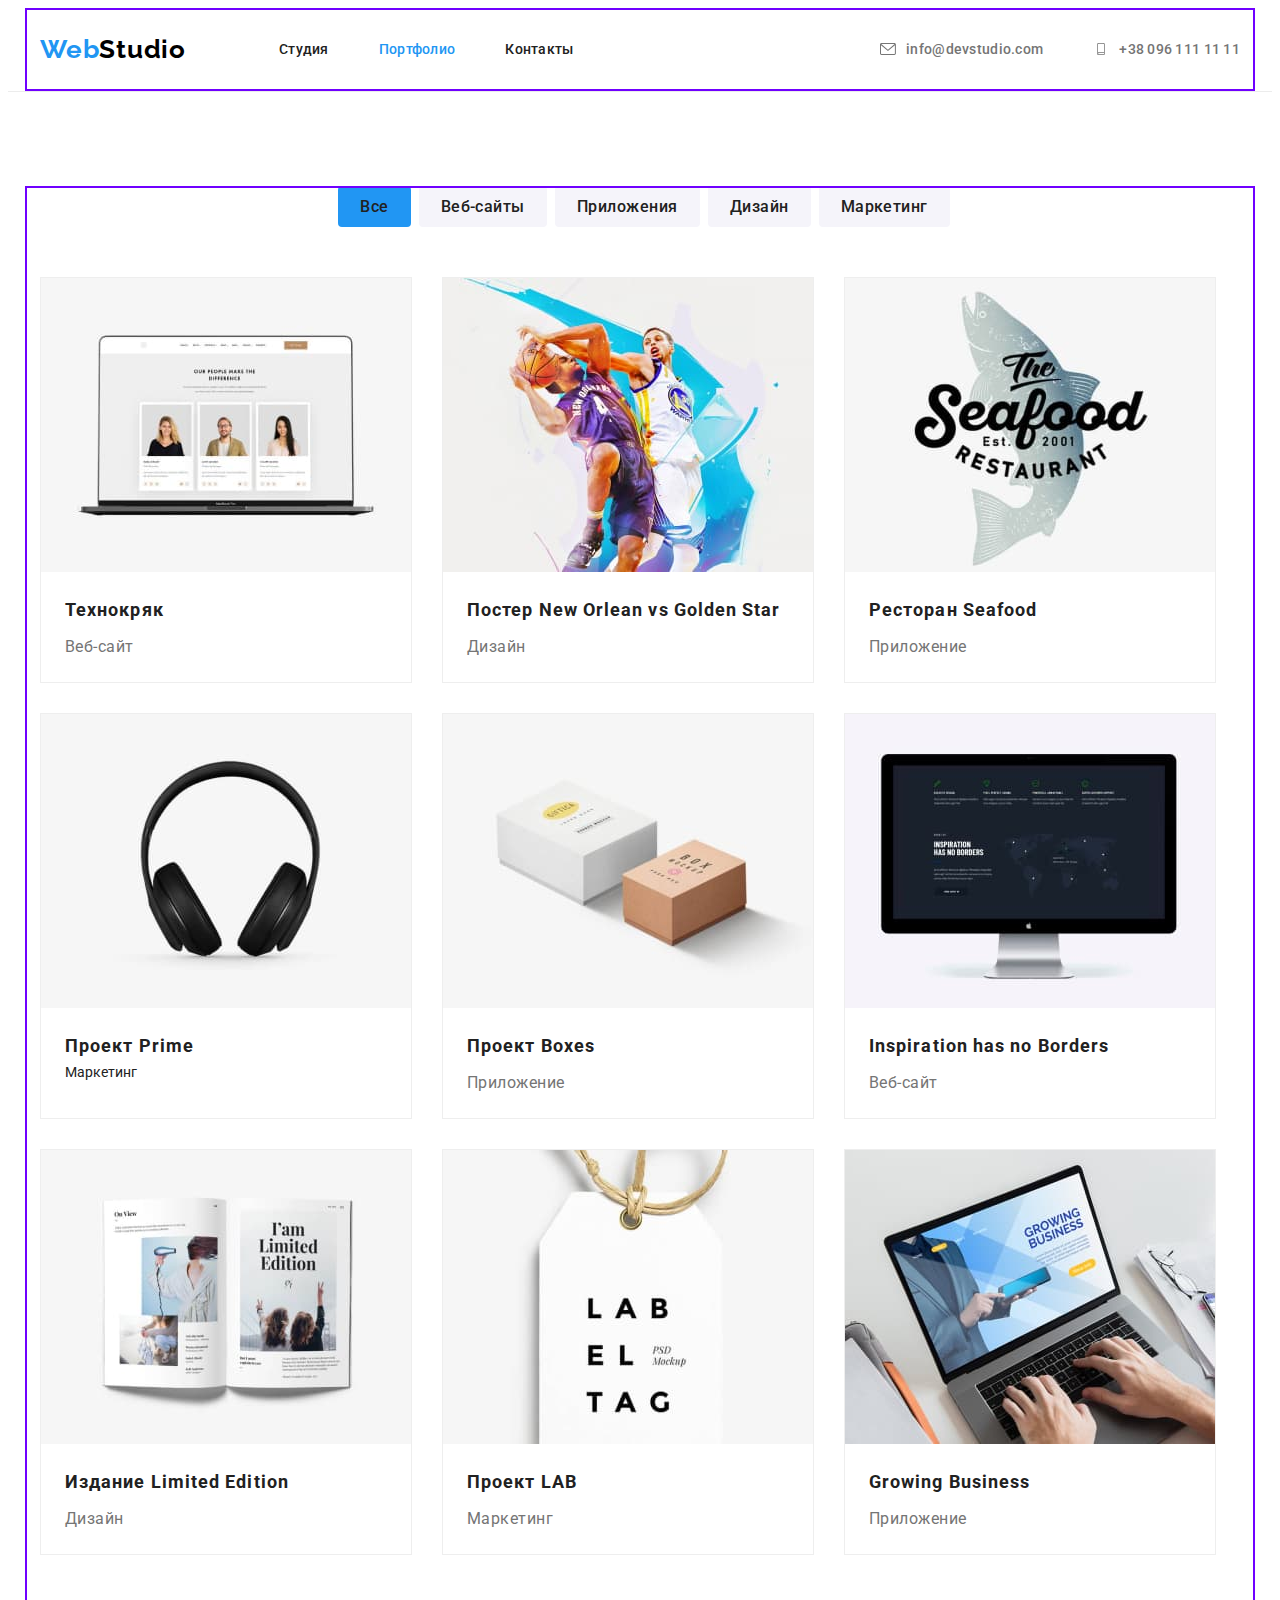
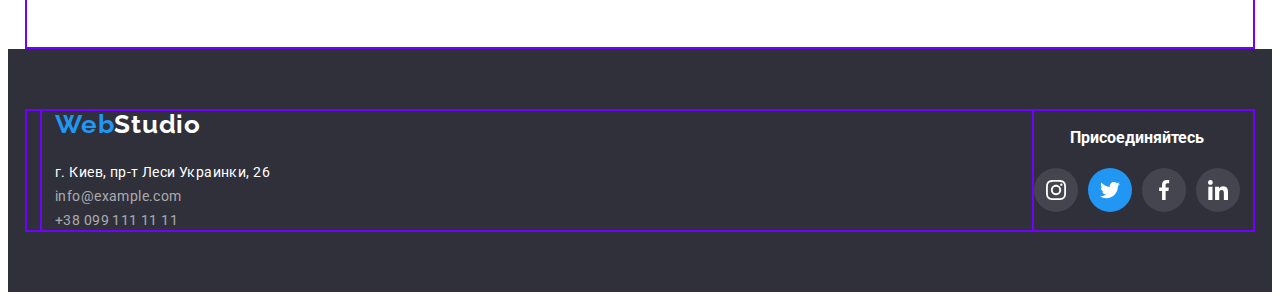
==== portfolio.html @ e3936ab7 "Initial commit" ====
<!DOCTYPE html>
<html lang="ru">
  <head>
    <meta charset="UTF-8" />
    <meta http-equiv="X-UA-Compatible" content="IE=edge" />
    <meta name="viewport" content="width=device-width, initial-scale=1.0" />
    <!--Normalize start-->
    <link
      rel="stylesheet"
      href="https://cdnjs.cloudflare.com/ajax/libs/modern-normalize/1.1.0/modern-normalize.min.css"
      integrity="sha512-wpPYUAdjBVSE4KJnH1VR1HeZfpl1ub8YT/NKx4PuQ5NmX2tKuGu6U/JRp5y+Y8XG2tV+wKQpNHVUX03MfMFn9Q=="
      crossorigin="anonymous"
      referrerpolicy="no-referrer"
    />
    <!--Normalize end-->
    <!--Fonts start-->
    <link rel="preconnect" href="https://fonts.googleapis.com" />
    <link rel="preconnect" href="https://fonts.gstatic.com" crossorigin />
    <link
      href="https://fonts.googleapis.com/css2?family=Raleway:wght@700&family=Roboto:wght@400;500;700;900&display=swap"
      rel="stylesheet"
    />
    <link rel="stylesheet" href="./css/styles.css" />
    <!--Fonts end-->
    <title>Портфолио</title>
  </head>
  <body>
    <header class="header">
      <div class="container header-container">
        <!--Шапка сайта-->
        <a class="logo link" href=""
          ><span>Web</span><span class="header-logo-cl">Studio</span></a
        >

        <nav class="header-nav">
          <ul class="header-list list">
            <li class="header-item">
              <a class="header-link link" href="./index.html">Студия</a>
            </li>
            <li class="header-item">
              <a
                class="header-link header-link-current link"
                href="./portfolio.html"
                >Портфолио</a
              >
            </li>
            <li class="header-item">
              <a class="header-link link" href="#contacts">Контакты</a>
            </li>
          </ul>
        </nav>

        <ul class="header-cont-list list">
          <li class="header-cont-item">
            <div class="header-mail-container">
              <div class="mail-icon">
                <a
                  class="link header-mail-link"
                  href=""
                  target="_blank"
                  rel="noopener noreferrer"
                  aria-label="mail"
                >
                  <svg class="header-mail-icon" width="16" height="12">
                    <use href="./images/icons..svg#mail"></use>
                  </svg>
                </a>
              </div>

              <div class="mail-txt">
                <a
                  class="header-mail link"
                  href="mailto:info@devstudio.com"
                  title="Отправить электронное письмо"
                  >info@devstudio.com</a
                >
              </div>
            </div>
          </li>
          <li class="header-cont-item">
            <div class="header-phone-container">
              <div class="header-phone-icon">
                <a
                  class="link header-phone-link"
                  href=""
                  target="_blank"
                  rel="noopener noreferrer"
                  aria-label="mail"
                ></a>
                <svg class="header-mail-icon" width="16" height="12">
                  <use href="./images/icons..svg#phone"></use>
                </svg>
              </div>

              <div class="header-phone-txt">
                <a
                  class="header-phone link"
                  href="tel:++380961111111"
                  title="Позвонить"
                  >+38 096 111 11 11</a
                >
              </div>
            </div>
          </li>
        </ul>
      </div>
    </header>

    <!--уникальный контент сайта-->
    <main>
      <!--Скрыть Заголовок-->
      <section class="filter">
        <div class="container filter-container">
          <h2 class="filter-title visually-hidden">Фильтр на странице</h2>

          <ul class="filter-list list">
            <li>
              <button
                class="filter-btn link filter-btn-current list"
                type="button"
              >
                Все
              </button>
            </li>
            <li>
              <button class="filter-btn" type="button">Веб-сайты</button>
            </li>
            <li>
              <button class="filter-btn" type="button">Приложения</button>
            </li>
            <li>
              <button class="filter-btn" type="button">Дизайн</button>
            </li>
            <li>
              <button class="filter-btn" type="button">Маркетинг</button>
            </li>
          </ul>

          <ul class="examples-list list">
            <li class="examples-item">
              <img
                class="examples-img"
                src="./images/1.jpg"
                alt="примера сайта на котором три фотографии сотрудников компании"
                width="370"
              />
              <div class="examples-box">
                <h3 class="example-subtitle">Технокряк</h3>
                <p class="example-desc">Веб-сайт</p>
              </div>
            </li>
            <li class="examples-item">
              <img
                class="examples-img"
                src="./images/2.jpg"
                alt="изображено профессиональных игроков в баскетбол"
                width="370"
              />
              <div class="examples-box">
                <h3 class="example-subtitle" lang="en">
                  Постер New Orlean vs Golden Star
                </h3>
                <p class="example-desc">Дизайн</p>
              </div>
            </li>
            <li class="examples-item">
              <img
                class="examples-img"
                src="./images/3.jpg"
                alt="Логотип и название компании морского ресторана Сии фуд с изображением рыбы на заднем фоне"
                width="370"
              />
              <div class="examples-box">
                <h3 class="example-subtitle" lang="en">Ресторан Seafood</h3>
                <p class="example-desc">Приложение</p>
              </div>
            </li>
            <li class="examples-item">
              <img
                class="examples-img"
                src="./images/4.jpg"
                alt="накладные наушники"
                width="370"
              />
              <div class="examples-box">
                <h3 class="example-subtitle" lang="en">Проект Prime</h3>
                <p>Маркетинг</p>
              </div>
            </li>
            <li class="examples-item">
              <img
                class="examples-img"
                src="./images/5.jpg"
                alt="две маленькие коробки"
                width="370"
              />
              <div class="examples-box">
                <h3 class="example-subtitle" lang="en">Проект Boxes</h3>
                <p class="example-desc">Приложение</p>
              </div>
            </li>
            <li class="examples-item">
              <img
                class="examples-img"
                src="./images/6.jpg"
                alt="пример сайта с картой мира"
                width="370"
              />
              <div class="examples-box">
                <h3 class="example-subtitle" lang="en">
                  Inspiration has no Borders
                </h3>
                <p class="example-desc">Веб-сайт</p>
              </div>
            </li>
            <li class="examples-item">
              <img
                class="examples-img"
                src="./images/7.jpg"
                alt="полный разворт журнала с текстом и фотографиями"
                width="370"
              />
              <div class="examples-box">
                <h3 class="example-subtitle" lang="en">
                  Издание Limited Edition
                </h3>
                <p class="example-desc">Дизайн</p>
              </div>
            </li>
            <li class="examples-item">
              <img
                class="examples-img"
                src="./images/8.jpg"
                alt="название компании лаб в виде этикетки"
                width="370"
              />
              <div class="examples-box">
                <h3 class="example-subtitle" lang="en">Проект LAB</h3>
                <p class="example-desc">Маркетинг</p>
              </div>
            </li>
            <li class="examples-item">
              <img
                class="examples-img"
                src="./images/9.jpg"
                alt="пример сайта"
                width="370"
              />
              <div class="examples-box">
                <h3 class="example-subtitle" lang="en">Growing Business</h3>
                <p class="example-desc">Приложение</p>
              </div>
            </li>
          </ul>
        </div>
      </section>
    </main>

    <footer class="footer">
      <div class="container footer-container">
        <div class="container">
          <a class="footer-logo link" href=""
            ><span>Web</span><span class="footer-logo-cl">Studio</span></a
          >
          <address class="footer-list">
            <a
              class="footer-link link"
              href="https://goo.gl/maps/1XbCnB5rJUPerfFG8"
              target="_blank"
              rel="noopener noreferrer"
              title="Увидеть на гугл карте"
              >г. Киев, пр-т Леси Украинки, 26</a
            ><br />
            <a
              class="footer-mail link"
              href="mailto:info@example.com"
              title="Отправить электронное письмо"
              >info@example.com</a
            >
            <br />
            <a
              class="footer-phone link"
              href="tel:++380991111111"
              title="Позвонить"
              >+38 099 111 11 11</a
            >
          </address>
        </div>

        <div class="join">
          <div class="join-txt">
            <h3>Присоединяйтесь</h3>
          </div>

          <div class="footer-socials">
            <ul class="socials list">
              <li class="socials-item">
                <a
                  class="footer-socials-link link"
                  href=""
                  target="_blank"
                  rel="noopener noreferrer"
                  aria-label="instagram"
                >
                  <svg class="footer-socials-icon" width="20" height="20">
                    <use href="./images/icons..svg#instagram"></use>
                  </svg>
                </a>
              </li>
              <li class="socials-item">
                <a
                  class="footer-socials-link socials-twitter link"
                  href=""
                  target="_blank"
                  rel="noopener noreferrer"
                  aria-label="twitter"
                >
                  <svg class="socials-icon" width="20" height="20">
                    <use href="./images/icons..svg#twitter"></use>
                  </svg>
                </a>
              </li>
              <li class="socials-item">
                <a
                  class="footer-socials-link link"
                  href=""
                  target="_blank"
                  rel="noopener noreferrer"
                  aria-label="facebook"
                >
                  <svg class="socials-icon" width="20" height="20">
                    <use href="./images/icons..svg#facebook"></use>
                  </svg>
                </a>
              </li>
              <li class="socials-item">
                <a
                  class="footer-socials-link link"
                  href=""
                  target="_blank"
                  rel="noopener noreferrer"
                  aria-label="linkedin"
                >
                  <svg class="socials-icon" width="20" height="20">
                    <use href="./images/icons..svg#linkedin"></use>
                  </svg>
                </a>
              </li>
            </ul>
          </div>
        </div>
      </div>
    </footer>
  </body>
</html>
---- css/styles.css ----
:root {
    /*fonts*/
    --main-font: 'Roboto', sans-serif;
    --secondary-font: 'Raleway', sans-serif;

    /*text colors*/
    --main-txt-cl: #212121;
    --contct-txt-cl: #757575;
    --acceny-txt-cl: #2196F3;
    --white-txt-cl: #FFFFFF;
    --txt-logo-cl: #000000;

    /*bg colors*/
    --dark-bg-cl: #2F303A;
    --ligh-bg-cl: #F5F4FA;
    --btn-bg-hover-cl: #188CE8;
    --card-bg: #EEEEEE;

    /*others*/
    --columns-cl: #7000FF;
    --cards-cl: #FFFFFF;
    --line-cl: #ECECEC;
}

body {
    font-family: var(--main-font);
    font-size: 14px;
    line-height: 1.15;
    color: var(--main-txt-cl)
}

/* reset styles */
h1,
h2,
h3,
h4,
h5,
h6,
p,
ul {
    margin: 0;
}

.link {
    text-decoration: none;
    color: currentColor;
}

.list {
    list-style: none;
    padding: 0;
    margin: 0;
}

/* base styles */

.container {
    width: 1200px;
    padding-left: 15px;
    padding-right: 15px;
    margin-left: auto;
    margin-right: auto;

    outline: 2px solid #7000FF;
    outline-offset: -2px;
}


.btn {

    font-family: inherit;
    font-weight: 700;
    font-size: 16px;
    line-height: calc(30 /12);
    /* identical to box height, or 188% */
    display: flex;
    align-items: center;
    text-align: center;
    letter-spacing: 0.06em;
    color: var(--white-txt-cl);
    cursor: pointer;
}


/* Header section */

/* .header {
    padding-top: 32px;
    padding-bottom: 32px;
} */

.header {
    border-bottom: 1px solid var(--line-cl)
}

.header-container {
    display: flex;
    align-items: center;

    /* padding-top: 32px;
    padding-bottom: 32px; */
}

.logo {
    margin-right: 93px;
}

.header-nav {
    margin-right: auto;
}

.header-list,
.header-cont-list {
    display: flex;
    gap: 50px;

}

.header-logo-cl {
    color: var(--txt-logo-cl);
}

.logo,
.footer-logo {
    font-family: var(--secondary-font);
    font-weight: 700;
    font-size: 26px;
    line-height: calc(31 / 26);
    letter-spacing: 0.03em;
    color: var(--acceny-txt-cl);
}

.header-nav,
.header-list,
.header-cont-list {
    font-weight: 500;
    font-size: 14px;
    line-height: calc(16 / 14);
    letter-spacing: 0.02em;
}

.header-link,
.header-phone,
.header-mail {
    display: inline-block;
    padding-top: 32px;
    padding-bottom: 32px;
    font-weight: 500;
    font-size: 14px;
    line-height: calc(16 / 12);
    letter-spacing: 0.02em;
    color: var(--main-txt-cl);
}

.header-phone,
.header-mail {
    color: #757575;
    padding-top: 32px;
    padding-bottom: 32px;

}

.header-mail {
    margin-right: 50px;
}

.header-mail:last-child {
    margin-right: 0px;
}

.header-mail-link {
    display: flex;
    align-items: center;
    justify-content: center;


}

.header-mail-container {
    display: flex;
}

.mail-icon {
    display: flex;
    align-items: center;
    justify-content: center;
}

.mail-txt {
    display: flex;
    margin-left: 10px;
}

.header-phone-icon {
    display: flex;
    align-items: center;
    justify-content: center;
}

.header-phone-txt {
    display: flex;
    margin-left: 10px;
}

.header-phone-container {
    display: flex;
}



.header-link:hover,
.header-link:focus,
.header-phone:hover,
.header-phone:focus,
.header-mail:hover,
.header-mail:focus {
    color: var(--acceny-txt-cl);
}

.header-link-current {
    color: var(--acceny-txt-cl);
}


/* Hero section */

.hero {
    max-width: 1600px;
    margin-left: auto;
    margin-right: auto;
    background-image: url(../images/hero/background.jpg);


    background-repeat: no-repeat;
    background-position: center;

    padding-top: 200px;
    padding-bottom: 200px;
}

.hero:nth-child(1) {
    background-image: linear-gradient(rgba(47, 48, 58, 0.4));
}

.hero-container {
    left: 0px;
    top: 80px;



}

.hero,
.footer {
    background-color: var(--dark-bg-cl);
}


.main-title {
    font-weight: 900;
    font-size: 44px;
    line-height: calc(60 / 44);
    /* or 136% */
    text-align: center;
    letter-spacing: 0.06em;
    text-transform: uppercase;
    color: var(--white-txt-cl);

}

.hero-btn {
    min-width: 200px;
    min-height: 50px;
    font-family: var(--main-font);
    font-weight: 700;
    font-size: 16px;
    line-height: calc(30 / 16);
    background: var(--acceny-txt-cl);
    color: var(--white-txt-cl);
    box-shadow: 0px 4px 4px rgba(0, 0, 0, 0.15);
    border-radius: 4px;
    border: none;

    display: block;
    margin: 0 auto;

}

.hero-btn:hover,
.hero-btn:focus {
    background-color: var(--btn-bg-hover-cl);
}

/* Peculiarities */

.peculiarities {
    padding-top: 94px;
}

.peculiartes-item-txt {
    margin-top: 30px;
}

/* Начало Отличий */


.peculiarities-list-icon {
    display: flex;
    align-items: center;
    justify-content: center;
    gap: 30px;

}

.peculiarities-link {
    display: flex;
    align-items: center;
    justify-content: center;
    width: 270px;
    height: 120px;

    border-radius: 4px;
    color: #AFB1B8;
    background-color: #F5F4FA;
}



/* Конец Отличий */






/*Удалить*/

.container-clients {
    margin-top: 94px;
    margin-bottom: 94px;
    filter: drop-shadow(0px 4px 4px rgba(0, 0, 0, 0.25));
}


.clients {
    font-weight: 700;
    font-size: 36px;
    line-height: calc(42 / 36);
    text-align: center;
    letter-spacing: 0.03em;
    color: var(--main-txt-cl);
}


.clients-list {
    display: flex;
    align-items: center;
    justify-content: center;
    gap: 30px;
    margin-top: 50px;
}



.clients-link {
    display: flex;
    align-items: center;
    justify-content: center;
    width: 170px;
    height: 92px;
    border: 1px solid #AFB1B8;
    border-radius: 4px;
    color: #AFB1B8;
    background-color: E5E5E5;



}

.clients-link:hover,
.clients-link:focus {
    color: #2196F3;
    border-color: #2196F3;

}


.clients-icon {
    fill: currentColor;
}

/* Удалить */




.peculiarities-list {
    display: flex;
    gap: 30px;
    flex-basis: 270px;
}


.peculiarities-subtitle {
    width: 270px;
    font-weight: 700;
    font-size: 14px;
    line-height: calc(16 / 14);
    letter-spacing: 0.03em;
    text-transform: uppercase;
    color: var(--main-txt-cl);
    margin-bottom: 10px;
}


.peculiarities-desc {
    width: 270px;
    height: 75px;
    font-size: 14px;
    line-height: calc(24/14);
    /* or 171% */
    letter-spacing: 0.03em;
    color: var(--contct-txt-cl);
}

/*About*/

.about {
    padding-top: 94px;
    padding-bottom: 94px;
}

.about-title {
    font-weight: 700;
    font-size: 36px;
    line-height: calc(42 / 36);
    text-align: center;
    letter-spacing: 0.03em;
    color: var(--main-txt-cl)
}

.about-list {
    display: flex;
    gap: 30px;
    margin-top: 50px;
}

.about-img,
.team-img,
.examples-img {
    display: block;
}



/* Team*/

.team {
    background-color: var(--ligh-bg-cl);
    padding-top: 94px;
    padding-bottom: 94px;
}


.team-list {
    margin-top: 50px;
    display: flex;
    gap: 30px;
}

.team-item {
    box-shadow: 0px 1px 3px rgba(0, 0, 0, 0.12), 0px 1px 1px rgba(0, 0, 0, 0.14), 0px 2px 1px rgba(0, 0, 0, 0.2);
    border-radius: 0px 0px 4px 4px;
}


.team-item:nth-child(1) {
    background-color: var(--cards-cl);
    width: 270px;

}

.team-item:nth-child(2) {
    background-color: var(--cards-cl);
    width: 270px;
}

.team-item:nth-child(2) {
    background-color: var(--cards-cl);
    width: 270px;
}

.team-item:nth-child(3) {
    background-color: var(--cards-cl);
    width: 270px;
}

.team-item:nth-child(4) {
    background-color: var(--cards-cl);
    width: 270px;
}

.team-item-txt {
    padding-top: 30px;
    padding-bottom: 30px;

}


.team-title {
    font-weight: 700;
    font-size: 36px;
    line-height: calc(42 / 36);
    text-align: center;
    letter-spacing: 0.03em;
    color: var(--main-txt-cl);
}

.team-img {
    display: block;
}

.team-subtitle {
    font-weight: 500;
    font-size: 16px;
    line-height: calc(19 / 16);
    /* identical to box height */
    text-align: center;
    letter-spacing: 0.03em;
    color: var(--main-txt-cl);

}

.team-desc {
    margin-bottom: 16px;
    font-size: 16px;
    line-height: calc(19 / 16);
    /* identical to box height */
    text-align: center;
    letter-spacing: 0.03em;
    color: var(--contct-txt-cl);
    padding-top: 10px;
}


/* Clients */
.container-clients {
    margin-top: 94px;
    margin-bottom: 94px;
    filter: drop-shadow(0px 4px 4px rgba(0, 0, 0, 0.25));
}


.clients {
    font-weight: 700;
    font-size: 36px;
    line-height: calc(42 / 36);
    text-align: center;
    letter-spacing: 0.03em;
    color: var(--main-txt-cl);
}


.clients-list {
    display: flex;
    align-items: center;
    justify-content: center;
    gap: 30px;
    margin-top: 50px;
}



.clients-link {
    display: flex;
    align-items: center;
    justify-content: center;
    width: 170px;
    height: 92px;
    border: 1px solid #AFB1B8;
    border-radius: 4px;
    color: #AFB1B8;
    background-color: E5E5E5;



}

.clients-link:hover,
.clients-link:focus {
    color: #2196F3;
    border-color: #2196F3;

}


.clients-icon {
    fill: currentColor;
}


/* Footer*/

.footer {
    padding-top: 60px;
    padding-bottom: 60px;
}

.footer-logo {
    padding-top: 60px;

}


.footer-logo-cl {
    color: var(--white-txt-cl);
}

.footer-list {
    font-family: var(--main-font);
    font-style: normal;
    font-size: 14px;
    line-height: calc(24 / 14);
    /* or 171% */
    letter-spacing: 0.03em;
    color: rgba(255, 255, 255, 0.6);
    margin-top: 20px;

}

.footer-link {
    color: var(--white-txt-cl);
    font-size: 14px;
    line-height: calc(24 / 14);
    /* or 171% */
    letter-spacing: 0.03em;
    color: var(--white-txt-cl);
}


.footer-container {
    display: flex;
    align-items: center;
    justify-content: center;


}

.join {
    color: #ffffff;

}

.join-txt {
    display: flex;
    align-items: center;
    justify-content: center;
}

.footer-socials {
    margin-top: 20px;
}


.socials {
    display: flex;
    align-items: center;
    justify-content: center;
    gap: 10px;

}

.footer-socials-icon {
    fill: #FFFFFF;
}

.footer-socials-link {
    display: flex;
    align-items: center;
    justify-content: center;
    width: 44px;
    height: 44px;
    color: #FFFFFF;
    background-color: rgba(255, 255, 255, 0.1);
    ;
    border-radius: 50%;

}

.socials-twitter {
    background-color: #2196F3;
}

.footer-socials-link:hover,
.footer-socials-link:focus {
    color: #FFFFFF;
    background-color: #2196F3;
}

.footer-socials-icon {
    fill: currentColor;
}











/* .footer-social-subtitle {
    font-family: 'Roboto';
    font-style: normal;
    font-weight: 700;
    font-size: 14px;
    line-height: calc(16 / 14);
    letter-spacing: 0.03em;
    text-transform: uppercase;
    color: var(--white-txt-cl);
} */

/* 
Socials icons
*/

.socials {
    display: flex;
    align-items: center;
    justify-content: center;
    gap: 10px;

}

.socials-icon {
    fill: #AFB1B8;


}

.socials-link {
    display: flex;
    align-items: center;
    justify-content: center;
    width: 44px;
    height: 44px;
    color: #AFB1B8;
    background-color: #FFFFFF;
    border-radius: 50%;
    outline: 2px solid #FFFFFF;

}


.socials-link:hover,
.socials-link:focus {
    color: #FFFFFF;
    background-color: #2196F3;
}

.socials-icon {
    fill: currentColor;
}

/* .socials-link:hover {
    background-color: #2196F3;

}

.socials-link:hover .socials-icon {
    fill: #FFFFFF;
} */

/* Portfolio*/

.filter {
    padding-top: 94px;
    padding-top: 94px;
}

.filter-list {
    display: flex;
    margin: 0 auto;
    justify-content: center;
}

.filter-list:last-child {
    margin-right: 0px;
}

.filter-btn {

    font-family: inherit;
    margin-left: 8px;
    padding-top: 6px;
    padding-right: 22px;
    padding-bottom: 6px;
    padding-left: 22px;

    background: var(--ligh-bg-cl);
    border-radius: 4px;
}

.filter-btn:hover,
.filter-btn:focus {
    color: var(--main-txt-cl);
}

.filter-btn-current {
    background-color: var(--acceny-txt-cl);
    color: var(--white-txt-cl);
}

.filter-btn {
    cursor: pointer;
    border: none;
    font-family: 'Roboto';
    font-style: normal;
    font-weight: 500;
    font-size: 16px;
    line-height: calc(26 / 14);
    letter-spacing: 0.03em;
    color: var(--main-txt-cl);
}

.examples-list {
    display: flex;
    flex-wrap: wrap;
    gap: 30px;
    margin-top: 50px;
}


.examples-item {
    width: 370px;
    background: var(--cards-cl);
    border: 1px solid var(--card-bg);
}

.examples-box {
    padding-top: 20px;
    padding-bottom: 20px;
    padding-left: 24px;
}


.example-subtitle {
    font-weight: 700;
    font-size: 18px;
    line-height: calc(36 / 18);
    letter-spacing: 0.06em;
    color: var(--main-txt-cl);

}

.example-desc {
    font-size: 16px;
    line-height: calc(30 / 16);
    /* identical to box height, or 188% */
    letter-spacing: 0.03em;
    color: var(--contct-txt-cl);
    margin-top: 4px;
}

.examples-list {
    padding-bottom: 94px;
}


.visually-hidden {
    position: absolute;
    white-space: nowrap;
    width: 1px;
    height: 1px;
    overflow: hidden;
    border: 0;
    padding: 0;
    clip: rect(0 0 0 0);
    clip-path: inset(50%);
    margin: -1px;
}
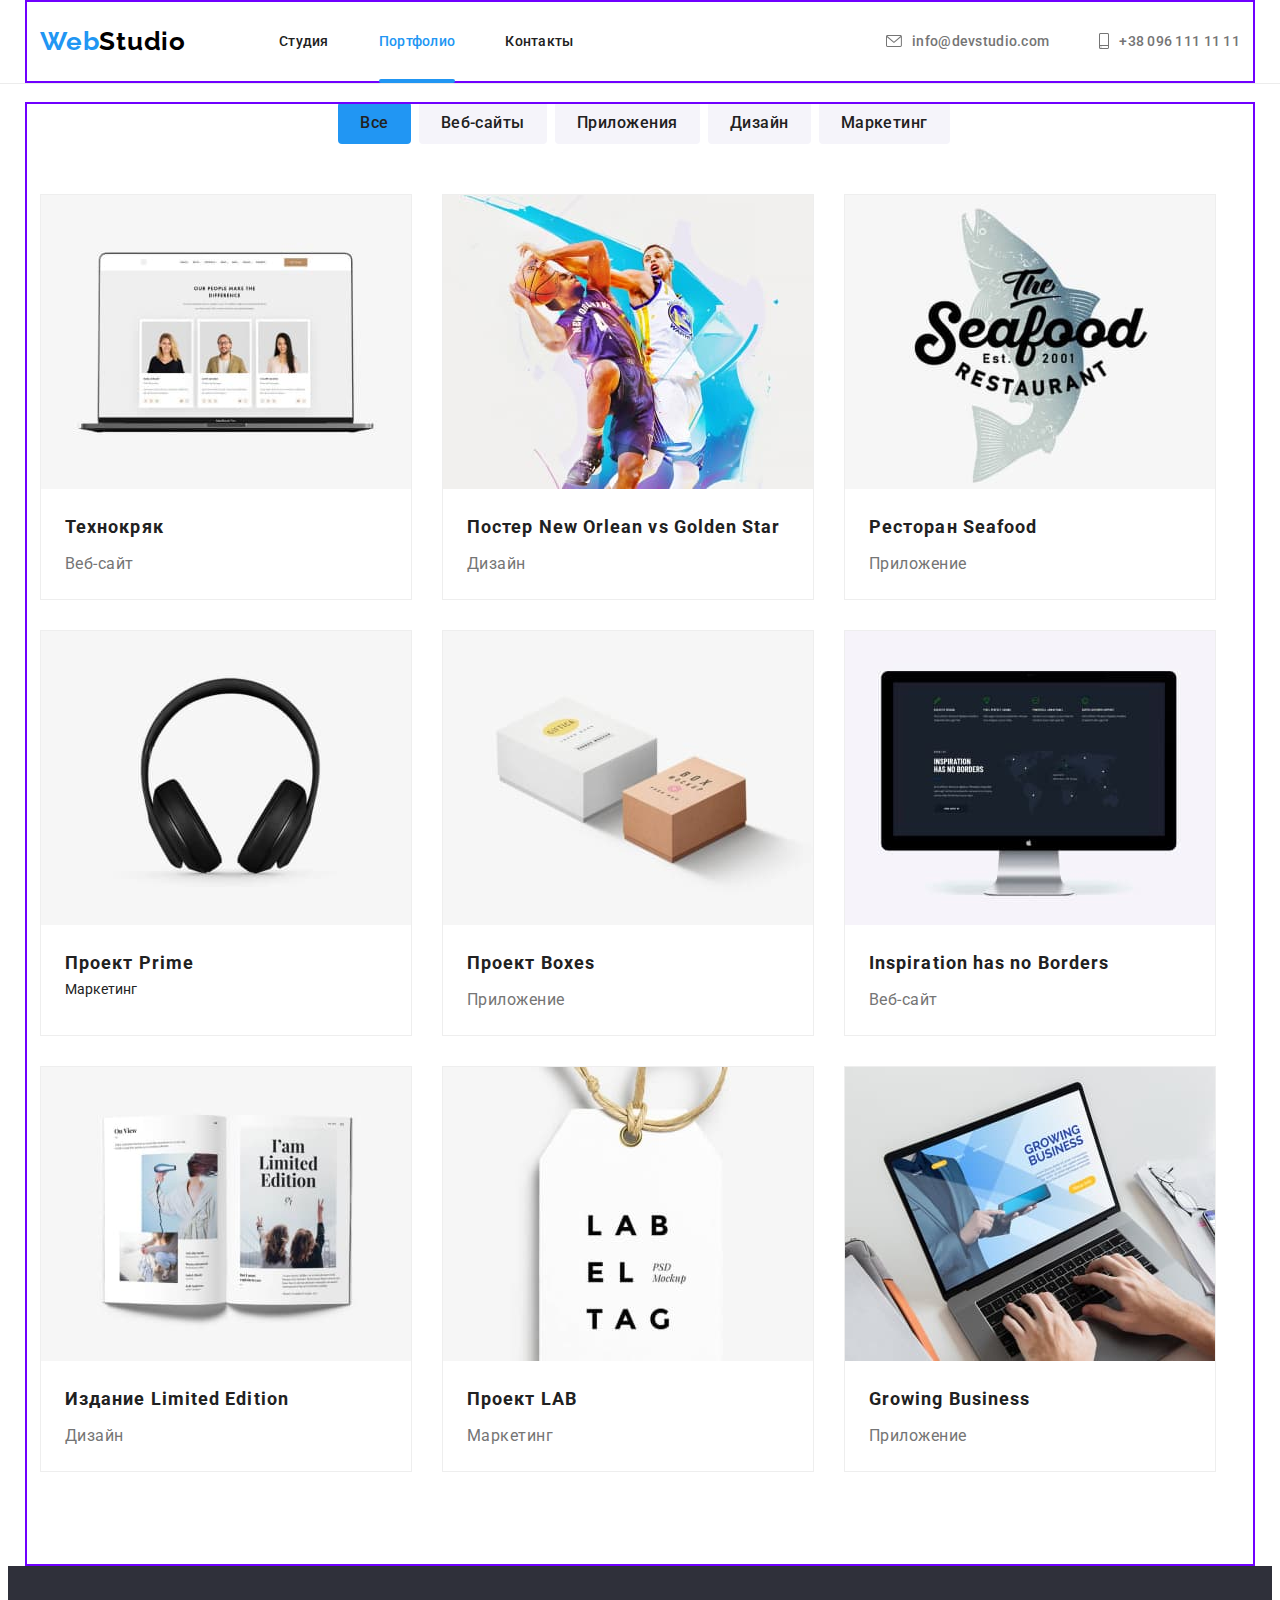
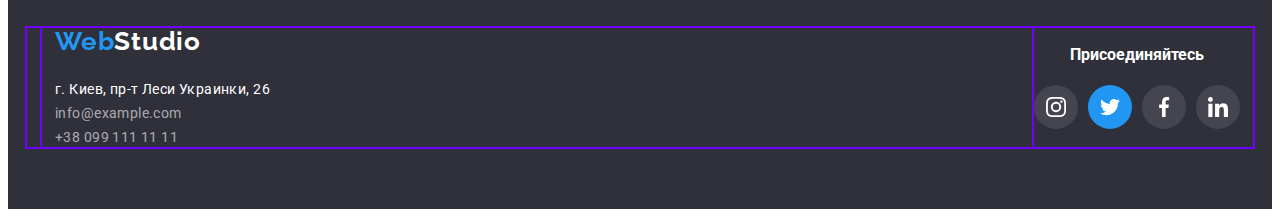
==== commit 1a168919: "Правки 24.07.2022" ====
--- a/portfolio.html
+++ b/portfolio.html
@@ -87,7 +87,7 @@
                   rel="noopener noreferrer"
                   aria-label="mail"
                 ></a>
-                <svg class="header-mail-icon" width="16" height="12">
+                <svg class="header-mail-icon" width="10" height="16">
                   <use href="./images/icons..svg#phone"></use>
                 </svg>
               </div>
--- a/css/styles.css
+++ b/css/styles.css
@@ -90,8 +90,18 @@
 } */
 
 .header {
+    position: fixed;
+    top: 0;
+    left: 0;
+    width: 100%;
+    background-color: var(--white-txt-cl);
     border-bottom: 1px solid var(--line-cl)
 }
+
+.header.no-transparency {
+    /* background-color: var(--white-txt-cl); */
+}
+
 
 .header-container {
     display: flex;
@@ -217,10 +227,26 @@
     color: var(--acceny-txt-cl);
 }
 
+
+
 .header-link-current {
+    position: relative;
     color: var(--acceny-txt-cl);
 }
 
+.header-link-current::after {
+    content: "";
+    position: absolute;
+    bottom: 0;
+    left: 0;
+
+    display: block;
+    width: 100%;
+    height: 4px;
+
+    background: #2196F3;
+    border-radius: 2px;
+}
 
 /* Hero section */
 
@@ -880,4 +906,56 @@
     clip: rect(0 0 0 0);
     clip-path: inset(50%);
     margin: -1px;
+}
+
+/* MODAl WINDOW */
+.backdrop {
+    position: fixed;
+    top: 0;
+    left: 0;
+    z-index: 1000;
+
+    display: flex;
+    align-items: center;
+    justify-content: center;
+
+    width: 100%;
+    height: 100%;
+
+    background-color: rgba(0, 0, 0, 0.12);
+}
+
+.backdrop.is-hidden {
+    opacity: 0;
+    visibility: hidden;
+    pointer-events: none;
+}
+
+.modal {
+    position: relative;
+    width: 528px;
+    height: 581px;
+    background: #FFFFFF;
+    border-radius: 4px;
+}
+
+.modal-btn {
+    position: absolute;
+    width: 30px;
+    height: 30px;
+
+    padding: 0;
+
+    display: flex;
+    align-items: center;
+    justify-content: center;
+
+    cursor: pointer;
+
+    top: 10px;
+    right: 10px;
+
+    background: transparent;
+    border-radius: 50%;
+    border: 1px solid rgba(0, 0, 0, 0.1);
 }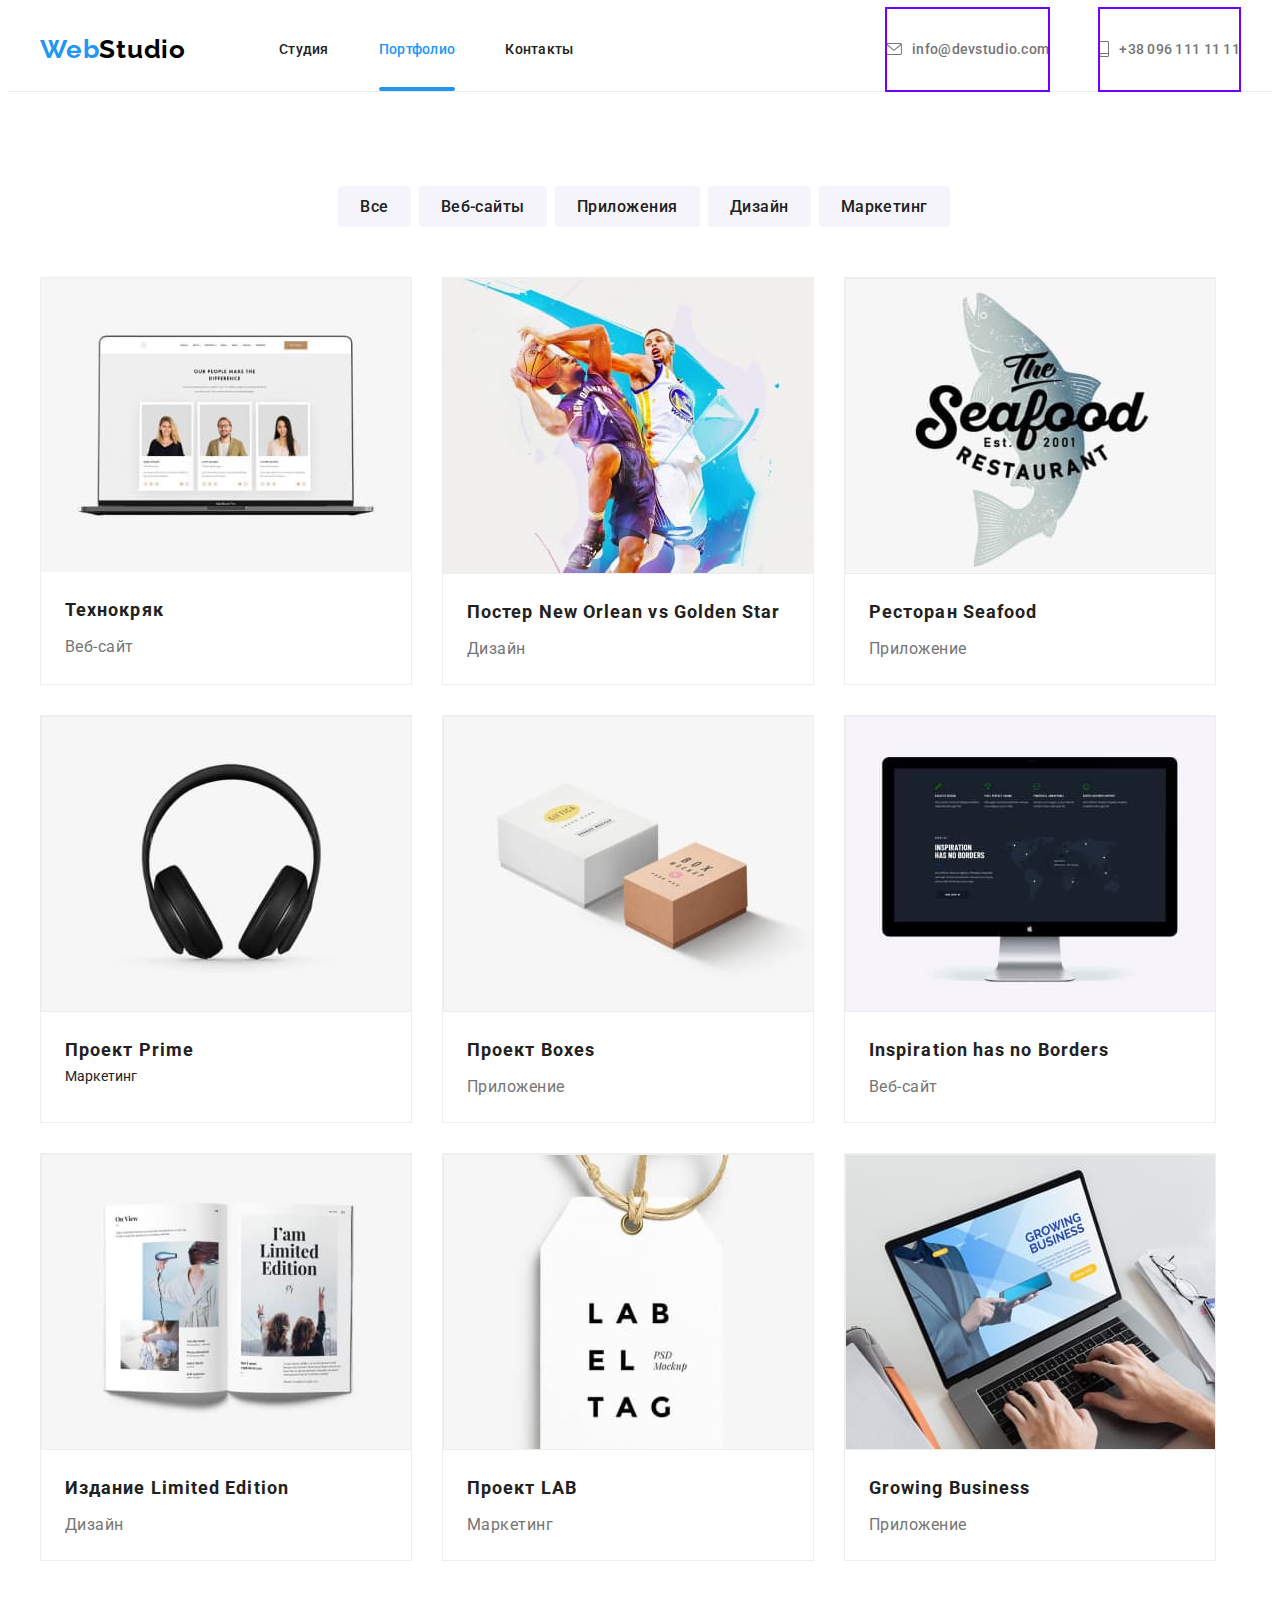
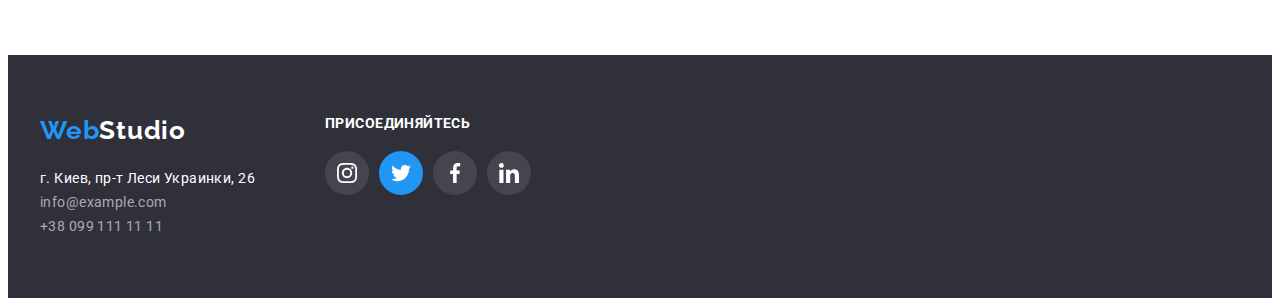
==== commit b453ae57: "Готово 27.07.2022" ====
--- a/portfolio.html
+++ b/portfolio.html
@@ -24,8 +24,9 @@
     <!--Fonts end-->
     <title>Портфолио</title>
   </head>
-  <body>
-    <header class="header">
+
+  <body data-page>
+    <header class="header" data-header>
       <div class="container header-container">
         <!--Шапка сайта-->
         <a class="logo link" href=""
@@ -115,12 +116,7 @@
 
           <ul class="filter-list list">
             <li>
-              <button
-                class="filter-btn link filter-btn-current list"
-                type="button"
-              >
-                Все
-              </button>
+              <button class="filter-btn link list" type="button">Все</button>
             </li>
             <li>
               <button class="filter-btn" type="button">Веб-сайты</button>
@@ -138,118 +134,243 @@
 
           <ul class="examples-list list">
             <li class="examples-item">
-              <img
-                class="examples-img"
-                src="./images/1.jpg"
-                alt="примера сайта на котором три фотографии сотрудников компании"
-                width="370"
-              />
-              <div class="examples-box">
-                <h3 class="example-subtitle">Технокряк</h3>
-                <p class="example-desc">Веб-сайт</p>
-              </div>
-            </li>
-            <li class="examples-item">
-              <img
-                class="examples-img"
-                src="./images/2.jpg"
-                alt="изображено профессиональных игроков в баскетбол"
-                width="370"
-              />
-              <div class="examples-box">
-                <h3 class="example-subtitle" lang="en">
-                  Постер New Orlean vs Golden Star
-                </h3>
-                <p class="example-desc">Дизайн</p>
-              </div>
-            </li>
-            <li class="examples-item">
-              <img
-                class="examples-img"
-                src="./images/3.jpg"
-                alt="Логотип и название компании морского ресторана Сии фуд с изображением рыбы на заднем фоне"
-                width="370"
-              />
-              <div class="examples-box">
-                <h3 class="example-subtitle" lang="en">Ресторан Seafood</h3>
-                <p class="example-desc">Приложение</p>
-              </div>
-            </li>
-            <li class="examples-item">
-              <img
-                class="examples-img"
-                src="./images/4.jpg"
-                alt="накладные наушники"
-                width="370"
-              />
-              <div class="examples-box">
-                <h3 class="example-subtitle" lang="en">Проект Prime</h3>
-                <p>Маркетинг</p>
-              </div>
-            </li>
-            <li class="examples-item">
-              <img
-                class="examples-img"
-                src="./images/5.jpg"
-                alt="две маленькие коробки"
-                width="370"
-              />
-              <div class="examples-box">
-                <h3 class="example-subtitle" lang="en">Проект Boxes</h3>
-                <p class="example-desc">Приложение</p>
-              </div>
-            </li>
-            <li class="examples-item">
-              <img
-                class="examples-img"
-                src="./images/6.jpg"
-                alt="пример сайта с картой мира"
-                width="370"
-              />
-              <div class="examples-box">
-                <h3 class="example-subtitle" lang="en">
-                  Inspiration has no Borders
-                </h3>
-                <p class="example-desc">Веб-сайт</p>
-              </div>
-            </li>
-            <li class="examples-item">
-              <img
-                class="examples-img"
-                src="./images/7.jpg"
-                alt="полный разворт журнала с текстом и фотографиями"
-                width="370"
-              />
-              <div class="examples-box">
-                <h3 class="example-subtitle" lang="en">
-                  Издание Limited Edition
-                </h3>
-                <p class="example-desc">Дизайн</p>
-              </div>
-            </li>
-            <li class="examples-item">
-              <img
-                class="examples-img"
-                src="./images/8.jpg"
-                alt="название компании лаб в виде этикетки"
-                width="370"
-              />
-              <div class="examples-box">
-                <h3 class="example-subtitle" lang="en">Проект LAB</h3>
-                <p class="example-desc">Маркетинг</p>
-              </div>
-            </li>
-            <li class="examples-item">
-              <img
-                class="examples-img"
-                src="./images/9.jpg"
-                alt="пример сайта"
-                width="370"
-              />
-              <div class="examples-box">
-                <h3 class="example-subtitle" lang="en">Growing Business</h3>
-                <p class="example-desc">Приложение</p>
-              </div>
+              <a class="examples-img-link link" href="">
+                <div class="examples-picture">
+                  <img
+                    class="examples-img"
+                    src="./images/1.jpg"
+                    alt="примера сайта на котором три фотографии сотрудников компании"
+                    width="370"
+                  />
+                  <div class="overlay">
+                    <p class="overlay-text">
+                      Ресурс предлагает комплексные предложения с разным уровнем
+                      функционала и сервисов. Все это позволит посетителю
+                      получить исчерпывающие сведения о компании или частном
+                      лице.
+                    </p>
+                  </div>
+                </div>
+
+                <div class="examples-box">
+                  <h3 class="example-subtitle">Технокряк</h3>
+                  <p class="example-desc">Веб-сайт</p>
+                </div>
+              </a>
+            </li>
+
+            <li class="examples-item">
+              <a class="examples-img-link link" href="">
+                <div class="examples-item">
+                  <img
+                    class="examples-img"
+                    src="./images/2.jpg"
+                    alt="изображено профессиональных игроков в баскетбол"
+                    width="370"
+                  />
+                  <div class="overlay">
+                    <p class="overlay-text">
+                      Ресурс предлагает комплексные предложения с разным уровнем
+                      функционала и сервисов. Все это позволит посетителю
+                      получить исчерпывающие сведения о компании или частном
+                      лице.
+                    </p>
+                  </div>
+                </div>
+
+                <div class="examples-box">
+                  <h3 class="example-subtitle" lang="en">
+                    Постер New Orlean vs Golden Star
+                  </h3>
+                  <p class="example-desc">Дизайн</p>
+                </div>
+              </a>
+            </li>
+
+            <li class="examples-item">
+              <a class="examples-img-link link" href="">
+                <div class="examples-item">
+                  <img
+                    class="examples-img"
+                    src="./images/3.jpg"
+                    alt="Логотип и название компании морского ресторана Сии фуд с изображением рыбы на заднем фоне"
+                    width="370"
+                  />
+                  <div class="overlay">
+                    <p class="overlay-text">
+                      Ресурс предлагает комплексные предложения с разным уровнем
+                      функционала и сервисов. Все это позволит посетителю
+                      получить исчерпывающие сведения о компании или частном
+                      лице.
+                    </p>
+                  </div>
+                </div>
+
+                <div class="examples-box">
+                  <h3 class="example-subtitle" lang="en">Ресторан Seafood</h3>
+                  <p class="example-desc">Приложение</p>
+                </div>
+              </a>
+            </li>
+
+            <li class="examples-item">
+              <a class="examples-img-link link" href="">
+                <div class="examples-item">
+                  <img
+                    class="examples-img"
+                    src="./images/4.jpg"
+                    alt="накладные наушники"
+                    width="370"
+                  />
+                  <div class="overlay">
+                    <p class="overlay-text">
+                      Ресурс предлагает комплексные предложения с разным уровнем
+                      функционала и сервисов. Все это позволит посетителю
+                      получить исчерпывающие сведения о компании или частном
+                      лице.
+                    </p>
+                  </div>
+                </div>
+
+                <div class="examples-box">
+                  <h3 class="example-subtitle" lang="en">Проект Prime</h3>
+                  <p>Маркетинг</p>
+                </div>
+              </a>
+            </li>
+
+            <li class="examples-item">
+              <a class="examples-img-link link" href="">
+                <div class="examples-item">
+                  <img
+                    class="examples-img"
+                    src="./images/5.jpg"
+                    alt="две маленькие коробки"
+                    width="370"
+                  />
+                  <div class="overlay">
+                    <p class="overlay-text">
+                      Ресурс предлагает комплексные предложения с разным уровнем
+                      функционала и сервисов. Все это позволит посетителю
+                      получить исчерпывающие сведения о компании или частном
+                      лице.
+                    </p>
+                  </div>
+                </div>
+
+                <div class="examples-box">
+                  <h3 class="example-subtitle" lang="en">Проект Boxes</h3>
+                  <p class="example-desc">Приложение</p>
+                </div>
+              </a>
+            </li>
+
+            <li class="examples-item">
+              <a class="examples-img-link link" href="">
+                <div class="examples-item">
+                  <img
+                    class="examples-img"
+                    src="./images/6.jpg"
+                    alt="пример сайта с картой мира"
+                    width="370"
+                  />
+                  <div class="overlay">
+                    <p class="overlay-text">
+                      Ресурс предлагает комплексные предложения с разным уровнем
+                      функционала и сервисов. Все это позволит посетителю
+                      получить исчерпывающие сведения о компании или частном
+                      лице.
+                    </p>
+                  </div>
+                </div>
+
+                <div class="examples-box">
+                  <h3 class="example-subtitle" lang="en">
+                    Inspiration has no Borders
+                  </h3>
+                  <p class="example-desc">Веб-сайт</p>
+                </div>
+              </a>
+            </li>
+
+            <li class="examples-item">
+              <a class="examples-img-link link" href="">
+                <div class="examples-item">
+                  <img
+                    class="examples-img"
+                    src="./images/7.jpg"
+                    alt="полный разворт журнала с текстом и фотографиями"
+                    width="370"
+                  />
+                  <div class="overlay">
+                    <p class="overlay-text">
+                      Ресурс предлагает комплексные предложения с разным уровнем
+                      функционала и сервисов. Все это позволит посетителю
+                      получить исчерпывающие сведения о компании или частном
+                      лице.
+                    </p>
+                  </div>
+                </div>
+
+                <div class="examples-box">
+                  <h3 class="example-subtitle" lang="en">
+                    Издание Limited Edition
+                  </h3>
+                  <p class="example-desc">Дизайн</p>
+                </div>
+              </a>
+            </li>
+
+            <li class="examples-item">
+              <a class="examples-img-link link" href="">
+                <div class="examples-item">
+                  <img
+                    class="examples-img"
+                    src="./images/8.jpg"
+                    alt="название компании лаб в виде этикетки"
+                    width="370"
+                  />
+                  <div class="overlay">
+                    <p class="overlay-text">
+                      Ресурс предлагает комплексные предложения с разным уровнем
+                      функционала и сервисов. Все это позволит посетителю
+                      получить исчерпывающие сведения о компании или частном
+                      лице.
+                    </p>
+                  </div>
+                </div>
+
+                <div class="examples-box">
+                  <h3 class="example-subtitle" lang="en">Проект LAB</h3>
+                  <p class="example-desc">Маркетинг</p>
+                </div>
+              </a>
+            </li>
+
+            <li class="examples-item">
+              <a class="examples-img-link link" href="">
+                <div class="examples-item">
+                  <img
+                    class="examples-img"
+                    src="./images/9.jpg"
+                    alt="пример сайта"
+                    width="370"
+                  />
+                  <div class="overlay">
+                    <p class="overlay-text">
+                      Ресурс предлагает комплексные предложения с разным уровнем
+                      функционала и сервисов. Все это позволит посетителю
+                      получить исчерпывающие сведения о компании или частном
+                      лице.
+                    </p>
+                  </div>
+                </div>
+
+                <div class="examples-box">
+                  <h3 class="example-subtitle" lang="en">Growing Business</h3>
+                  <p class="example-desc">Приложение</p>
+                </div>
+              </a>
             </li>
           </ul>
         </div>
@@ -257,8 +378,8 @@
     </main>
 
     <footer class="footer">
-      <div class="container footer-container">
-        <div class="container">
+      <div class="container footer-section">
+        <div>
           <a class="footer-logo link" href=""
             ><span>Web</span><span class="footer-logo-cl">Studio</span></a
           >
@@ -288,11 +409,9 @@
         </div>
 
         <div class="join">
-          <div class="join-txt">
-            <h3>Присоединяйтесь</h3>
-          </div>
-
-          <div class="footer-socials">
+          <p class="join-txt">Присоединяйтесь</p>
+
+          <div class="footer-icon">
             <ul class="socials list">
               <li class="socials-item">
                 <a
@@ -351,5 +470,8 @@
         </div>
       </div>
     </footer>
+
+    <script src="./js/header-scroll.js"></script>
+    <script src="./js/modal.js"></script>
   </body>
 </html>
--- a/css/styles.css
+++ b/css/styles.css
@@ -27,6 +27,10 @@
     font-size: 14px;
     line-height: 1.15;
     color: var(--main-txt-cl)
+}
+
+.no-scroll {
+    overflow: hidden;
 }
 
 /* reset styles */
@@ -61,8 +65,7 @@
     margin-left: auto;
     margin-right: auto;
 
-    outline: 2px solid #7000FF;
-    outline-offset: -2px;
+
 }
 
 
@@ -79,18 +82,19 @@
     letter-spacing: 0.06em;
     color: var(--white-txt-cl);
     cursor: pointer;
+
+    transition-property: color, background-color, shadow;
+    transition-duration: 250ms;
+    transition-timing-function: cubic-bezier(0.4, 0, 0.2, 1);
+    transition-delay: 0s;
 }
 
 
 /* Header section */
 
-/* .header {
-    padding-top: 32px;
-    padding-bottom: 32px;
-} */
+
 
 .header {
-    position: fixed;
     top: 0;
     left: 0;
     width: 100%;
@@ -99,6 +103,8 @@
 }
 
 .header.no-transparency {
+    /* background-color: rgba(25, 28, 38, 0.5);
+    backdrop-filter: blur(4px); */
     /* background-color: var(--white-txt-cl); */
 }
 
@@ -128,6 +134,8 @@
 
 .header-logo-cl {
     color: var(--txt-logo-cl);
+
+
 }
 
 .logo,
@@ -138,6 +146,11 @@
     line-height: calc(31 / 26);
     letter-spacing: 0.03em;
     color: var(--acceny-txt-cl);
+
+    transition-property: background-color;
+    transition-duration: 250ms;
+    transition-timing-function: cubic-bezier(0.4, 0, 0.2, 1);
+    transition-delay: 0s;
 }
 
 .header-nav,
@@ -160,6 +173,11 @@
     line-height: calc(16 / 12);
     letter-spacing: 0.02em;
     color: var(--main-txt-cl);
+
+    transition-property: color;
+    transition-duration: 250ms;
+    transition-timing-function: cubic-bezier(0.4, 0, 0.2, 1);
+    transition-delay: 0s;
 }
 
 .header-phone,
@@ -218,13 +236,22 @@
 
 
 
+.header-cont-item {
+    display: flex;
+    align-items: center;
+    outline: 2px solid #7000FF;
+    outline-offset: -1px;
+
+}
+
+
 .header-link:hover,
 .header-link:focus,
 .header-phone:hover,
 .header-phone:focus,
 .header-mail:hover,
-.header-mail:focus {
-    color: var(--acceny-txt-cl);
+.header-cont-item:hover .header-cont-item:focus {
+    color: #2196F3;
 }
 
 
@@ -271,14 +298,16 @@
 .hero-container {
     left: 0px;
     top: 80px;
-
-
-
 }
 
 .hero,
 .footer {
     background-color: var(--dark-bg-cl);
+
+    transition-property: background-color;
+    transition-duration: 250ms;
+    transition-timing-function: cubic-bezier(0.4, 0, 0.2, 1);
+    transition-delay: 0s;
 }
 
 
@@ -310,6 +339,10 @@
     display: block;
     margin: 0 auto;
 
+    transition-property: color, background-color, shadow;
+    transition-duration: 250ms;
+    transition-timing-function: cubic-bezier(0.4, 0, 0.2, 1);
+    transition-delay: 0s;
 }
 
 .hero-btn:hover,
@@ -351,11 +384,7 @@
 }
 
 
-
 /* Конец Отличий */
-
-
-
 
 
 
@@ -399,8 +428,10 @@
     color: #AFB1B8;
     background-color: E5E5E5;
 
-
-
+    transition-property: color;
+    transition-duration: 250ms;
+    transition-timing-function: cubic-bezier(0.4, 0, 0.2, 1);
+    transition-delay: 0s;
 }
 
 .clients-link:hover,
@@ -632,6 +663,11 @@
     padding-bottom: 60px;
 }
 
+.footer-section {
+    display: flex;
+}
+
+
 .footer-logo {
     padding-top: 60px;
 
@@ -668,19 +704,30 @@
     display: flex;
     align-items: center;
     justify-content: center;
-
-
-}
+}
+
+
+
+
 
 .join {
-    color: #ffffff;
+
+    margin-left: 70px;
+
 
 }
 
 .join-txt {
-    display: flex;
-    align-items: center;
-    justify-content: center;
+    font-family: 'Roboto';
+    font-style: normal;
+    font-weight: 700;
+    font-size: 14px;
+    line-height: calc(16 / 14);
+    letter-spacing: 0.03em;
+    text-transform: uppercase;
+    color: var(--white-txt-cl);
+
+    text-transform: uppercase;
 }
 
 .footer-socials {
@@ -696,8 +743,8 @@
 
 }
 
-.footer-socials-icon {
-    fill: #FFFFFF;
+.footer-icon {
+    margin-top: 20px;
 }
 
 .footer-socials-link {
@@ -711,6 +758,11 @@
     ;
     border-radius: 50%;
 
+    transition-property: color, background-color;
+    transition-duration: 250ms;
+    transition-timing-function: cubic-bezier(0.4, 0, 0.2, 1);
+    transition-delay: 0s;
+
 }
 
 .socials-twitter {
@@ -723,18 +775,10 @@
     background-color: #2196F3;
 }
 
+
 .footer-socials-icon {
     fill: currentColor;
 }
-
-
-
-
-
-
-
-
-
 
 
 /* .footer-social-subtitle {
@@ -777,6 +821,11 @@
     border-radius: 50%;
     outline: 2px solid #FFFFFF;
 
+    transition-property: color, background-color;
+    transition-duration: 250ms;
+    transition-timing-function: cubic-bezier(0.4, 0, 0.2, 1);
+    transition-delay: 0s;
+
 }
 
 
@@ -827,17 +876,21 @@
 
     background: var(--ligh-bg-cl);
     border-radius: 4px;
+
+    transition-property: color, box-shadow;
+    transition-duration: 250ms;
+    transition-timing-function: cubic-bezier(0.4, 0, 0.2, 1);
+    transition-delay: 0s;
 }
 
 .filter-btn:hover,
 .filter-btn:focus {
-    color: var(--main-txt-cl);
-}
-
-.filter-btn-current {
     background-color: var(--acceny-txt-cl);
     color: var(--white-txt-cl);
-}
+    box-shadow: rgba(0, 0, 0, 0.24) 0px 3px 8px;
+}
+
+
 
 .filter-btn {
     cursor: pointer;
@@ -856,6 +909,7 @@
     flex-wrap: wrap;
     gap: 30px;
     margin-top: 50px;
+
 }
 
 
@@ -863,6 +917,64 @@
     width: 370px;
     background: var(--cards-cl);
     border: 1px solid var(--card-bg);
+
+
+    transition-property: box-shadow;
+    transition-duration: 250ms;
+    transition-timing-function: cubic-bezier(0.4, 0, 0.2, 1);
+    transition-delay: 0s;
+
+    position: relative;
+    overflow: hidden;
+}
+
+.examples-picture {
+    position: relative;
+    overflow: hidden;
+}
+
+.overlay {
+    position: absolute;
+
+    top: 0;
+    left: 0;
+
+
+    transform: translateY(100%);
+    overflow: hidden;
+
+    width: 370px;
+    height: 294px;
+
+    padding: 63px 24px;
+
+    display: flex;
+    align-items: center;
+    justify-content: center;
+
+    background-color: var(--acceny-txt-cl);
+
+    transition: transform 250ms ease-in-out;
+
+}
+
+
+.examples-img-link:hover .overlay {
+    transform: translateY(0);
+
+}
+
+.examples-item:hover {
+    box-shadow: rgba(149, 157, 165, 0.2) 0px 8px 24px;
+}
+
+
+.overlay-text {
+    font-size: 20px;
+    line-height: 1.5;
+    letter-spacing: 0.06em;
+    color: var(--white-txt-cl);
+    text-align: center;
 }
 
 .examples-box {
@@ -923,12 +1035,17 @@
     height: 100%;
 
     background-color: rgba(0, 0, 0, 0.12);
+
+    transition: opacity 600ms ease-out, visibility 600ms ease-out;
+
+
 }
 
 .backdrop.is-hidden {
     opacity: 0;
     visibility: hidden;
     pointer-events: none;
+
 }
 
 .modal {
@@ -937,6 +1054,7 @@
     height: 581px;
     background: #FFFFFF;
     border-radius: 4px;
+    transform: translate() scale(1) rotate(0);
 }
 
 .modal-btn {
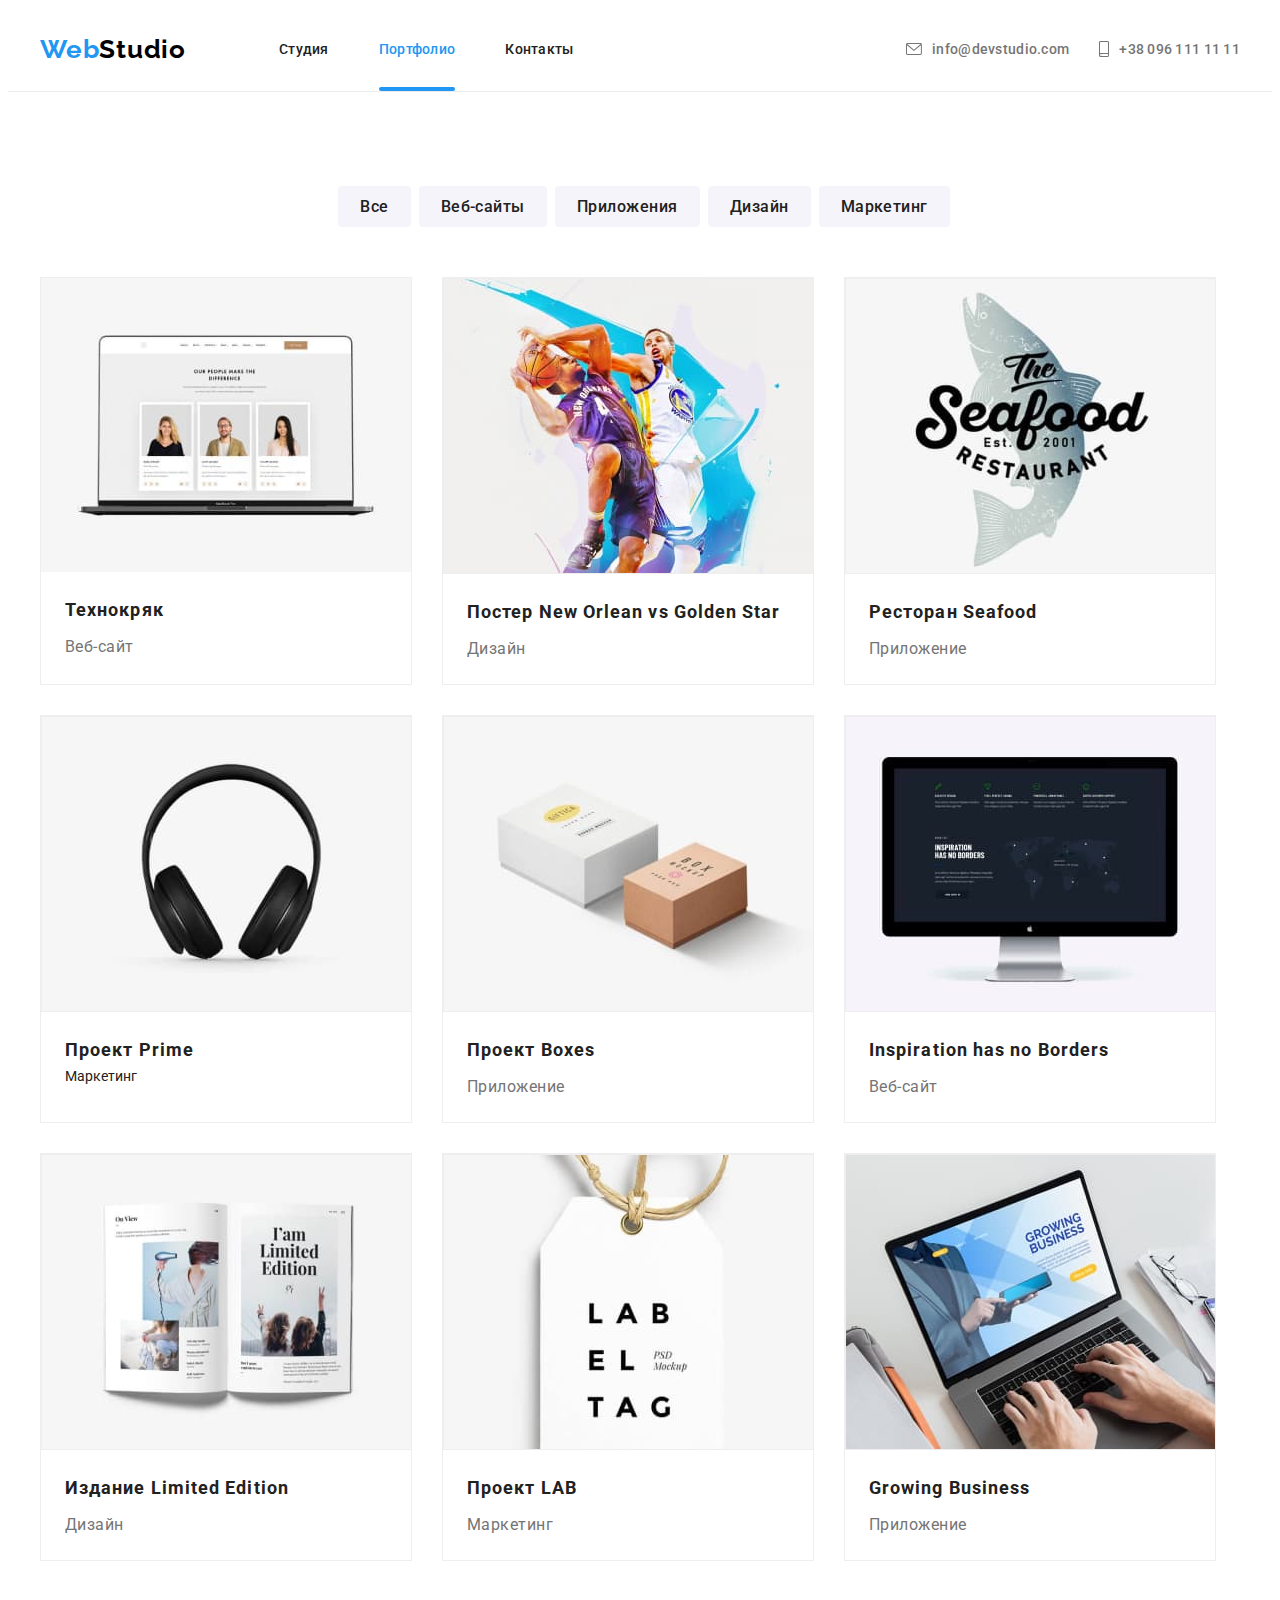
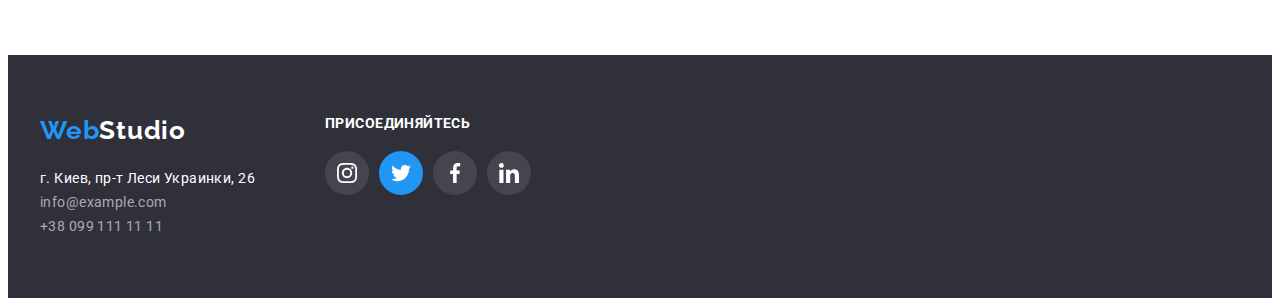
==== commit 1ee10235: "Готово 21.04" ====
--- a/portfolio.html
+++ b/portfolio.html
@@ -52,56 +52,25 @@
         </nav>
 
         <ul class="header-cont-list list">
-          <li class="header-cont-item">
-            <div class="header-mail-container">
-              <div class="mail-icon">
-                <a
-                  class="link header-mail-link"
-                  href=""
-                  target="_blank"
-                  rel="noopener noreferrer"
-                  aria-label="mail"
-                >
-                  <svg class="header-mail-icon" width="16" height="12">
-                    <use href="./images/icons..svg#mail"></use>
-                  </svg>
-                </a>
-              </div>
-
-              <div class="mail-txt">
-                <a
-                  class="header-mail link"
-                  href="mailto:info@devstudio.com"
-                  title="Отправить электронное письмо"
-                  >info@devstudio.com</a
-                >
-              </div>
-            </div>
+          <li class="contact item">
+            <a
+              href="mailto:info@devstudio.com"
+              class="contact link header-link"
+            >
+              <svg class="header-mail-icon" width="16" height="12">
+                <use href="./images/icons..svg#mail"></use>
+              </svg>
+              info@devstudio.com
+            </a>
           </li>
-          <li class="header-cont-item">
-            <div class="header-phone-container">
-              <div class="header-phone-icon">
-                <a
-                  class="link header-phone-link"
-                  href=""
-                  target="_blank"
-                  rel="noopener noreferrer"
-                  aria-label="mail"
-                ></a>
-                <svg class="header-mail-icon" width="10" height="16">
-                  <use href="./images/icons..svg#phone"></use>
-                </svg>
-              </div>
-
-              <div class="header-phone-txt">
-                <a
-                  class="header-phone link"
-                  href="tel:++380961111111"
-                  title="Позвонить"
-                  >+38 096 111 11 11</a
-                >
-              </div>
-            </div>
+
+          <li class="contact item">
+            <a href="tel:++380961111111" class="contact link header-link">
+              <svg class="header-mail-icon" width="10" height="16">
+                <use href="./images/icons..svg#phone"></use>
+              </svg>
+              +38 096 111 11 11
+            </a>
           </li>
         </ul>
       </div>
--- a/css/styles.css
+++ b/css/styles.css
@@ -201,7 +201,6 @@
     align-items: center;
     justify-content: center;
 
-
 }
 
 .header-mail-container {
@@ -239,8 +238,7 @@
 .header-cont-item {
     display: flex;
     align-items: center;
-    outline: 2px solid #7000FF;
-    outline-offset: -1px;
+
 
 }
 
@@ -250,9 +248,52 @@
 .header-phone:hover,
 .header-phone:focus,
 .header-mail:hover,
+.header-mail-container,
 .header-cont-item:hover .header-cont-item:focus {
     color: #2196F3;
 }
+
+.header-cont-list {
+    display: flex;
+    align-items: center;
+    justify-content: center;
+    gap: 30px;
+}
+
+.contact {
+    display: flex;
+    align-items: center;
+    justify-content: center;
+
+    color: #757575;
+
+}
+
+.header-mail-icon {
+    margin-right: 10px;
+    fill: var(--contct-txt-cl);
+}
+
+
+.contact:hover,
+.contact:focus,
+.header-mail-icon:hover,
+.header-mail-icon:focus {
+    color: var(--acceny-txt-cl);
+}
+
+
+.header-mail-icon:hover,
+.header-mail-icon:focus {
+    fill: var(--acceny-txt-cl);
+}
+
+
+
+/* .header-svg:hover,
+.header-svg:focus {
+    fill: #2196F3;
+} */
 
 
 
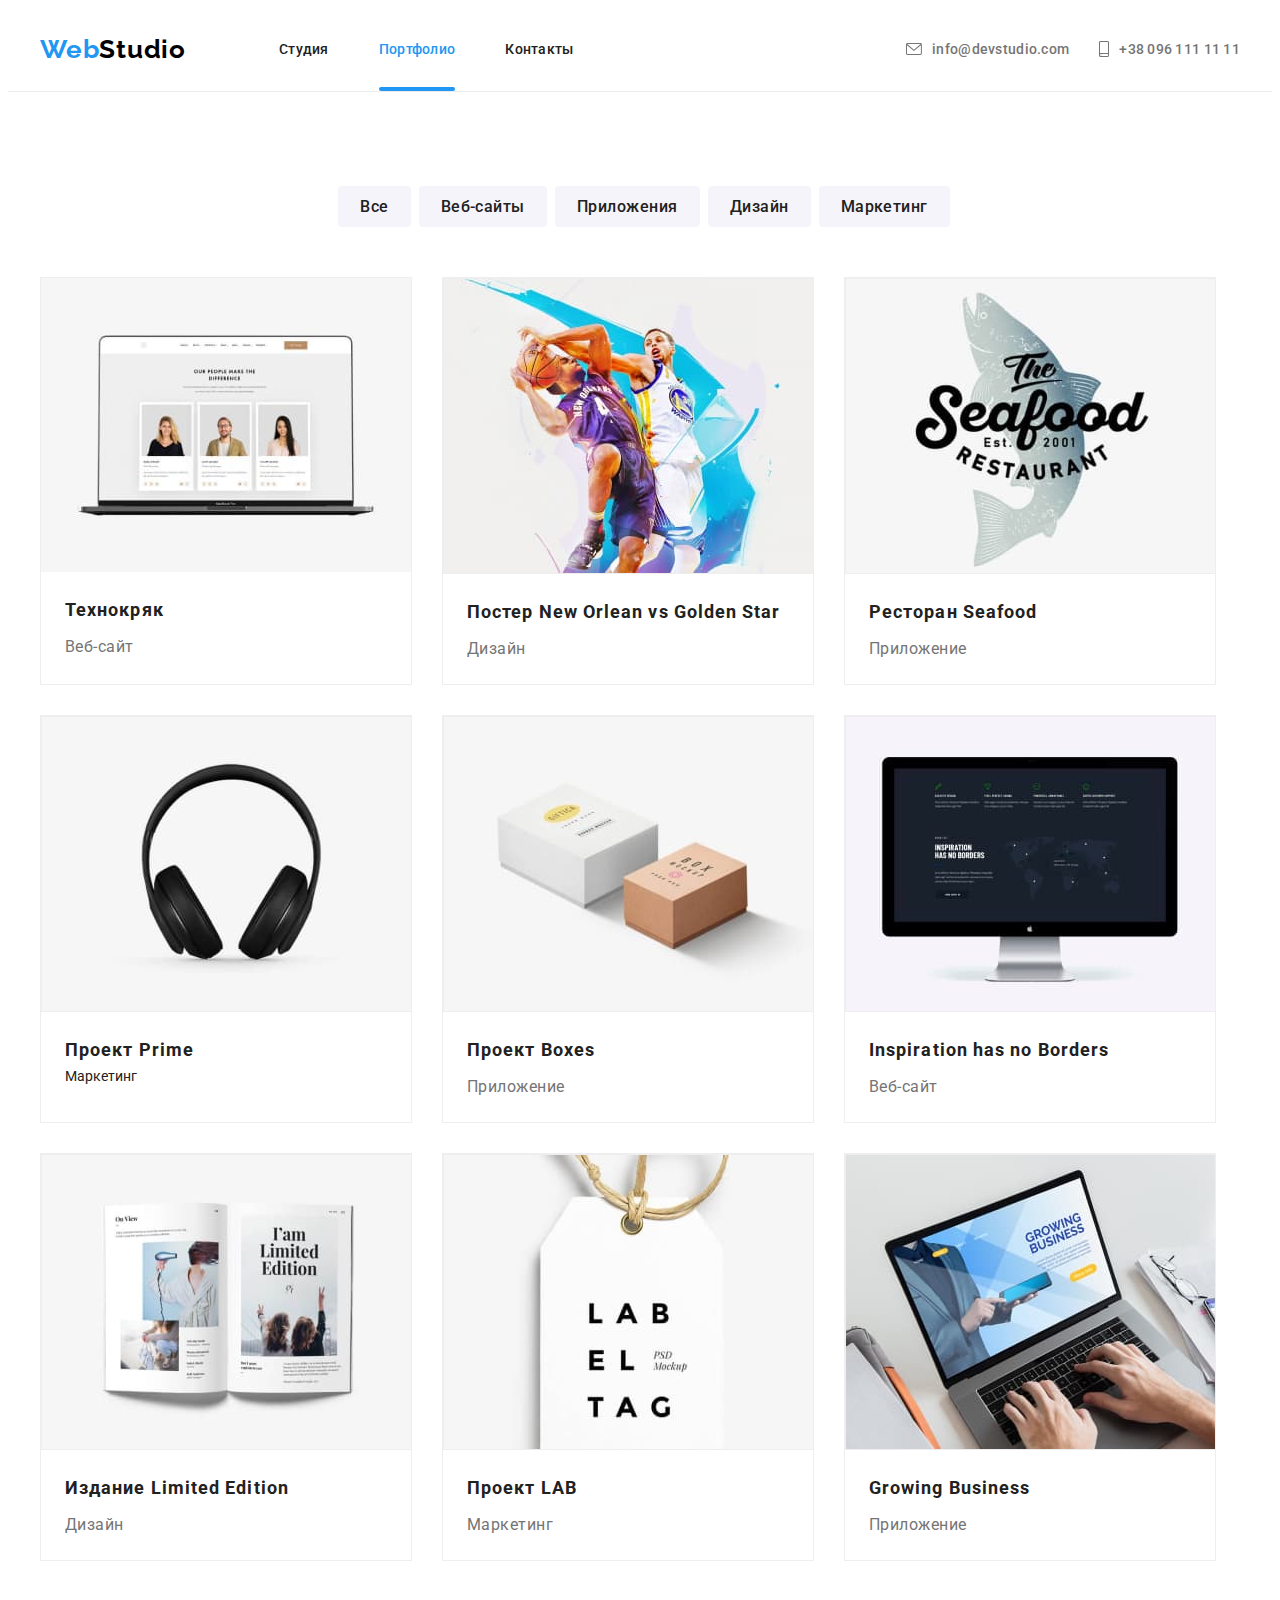
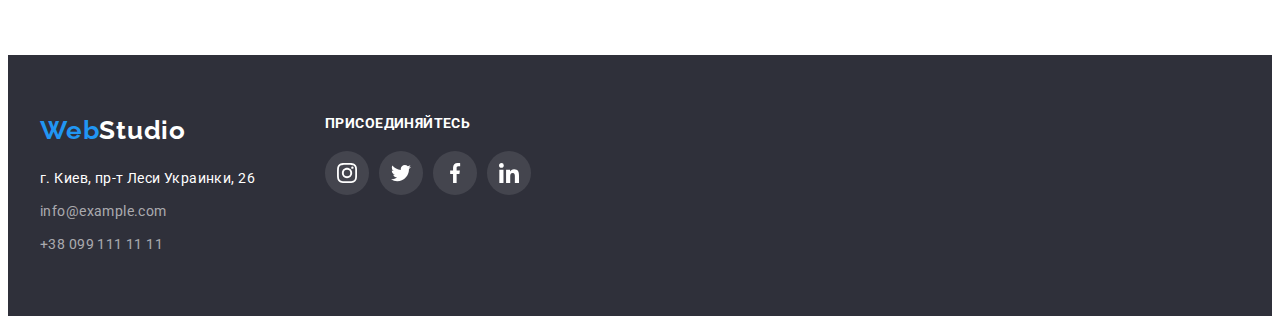
==== commit 7754d6b1: "footer, filter-btn, e[amples-item" ====
--- a/portfolio.html
+++ b/portfolio.html
@@ -360,14 +360,17 @@
               rel="noopener noreferrer"
               title="Увидеть на гугл карте"
               >г. Киев, пр-т Леси Украинки, 26</a
-            ><br />
-            <a
-              class="footer-mail link"
-              href="mailto:info@example.com"
-              title="Отправить электронное письмо"
-              >info@example.com</a
             >
-            <br />
+
+            <div class="footer-mail">
+              <a
+                class="link footer-mail-margin"
+                href="mailto:info@example.com"
+                title="Отправить электронное письмо"
+                >info@example.com</a
+              >
+            </div>
+
             <a
               class="footer-phone link"
               href="tel:++380991111111"
--- a/css/styles.css
+++ b/css/styles.css
@@ -162,9 +162,7 @@
     letter-spacing: 0.02em;
 }
 
-.header-link,
-.header-phone,
-.header-mail {
+.header-link {
     display: inline-block;
     padding-top: 32px;
     padding-bottom: 32px;
@@ -180,7 +178,7 @@
     transition-delay: 0s;
 }
 
-.header-phone,
+/* .header-phone,
 .header-mail {
     color: #757575;
     padding-top: 32px;
@@ -194,35 +192,41 @@
 
 .header-mail:last-child {
     margin-right: 0px;
-}
-
-.header-mail-link {
-    display: flex;
-    align-items: center;
-    justify-content: center;
-
-}
-
-.header-mail-container {
-    display: flex;
-}
-
-.mail-icon {
-    display: flex;
-    align-items: center;
-    justify-content: center;
-}
-
-.mail-txt {
+} */
+
+/* .header-mail-link {
+    display: flex;
+    align-items: center;
+    justify-content: center;
+
+} */
+
+/* .header-mail-container {
+    display: flex;
+} */
+
+/* .mail-icon {
+    display: flex;
+    align-items: center;
+    justify-content: center;
+} */
+
+/* .mail-txt {
     display: flex;
     margin-left: 10px;
-}
+} */
 
 .header-phone-icon {
     display: flex;
     align-items: center;
     justify-content: center;
 }
+
+
+
+/* .mail {
+    width: 1.3330078125em;
+} */
 
 .header-phone-txt {
     display: flex;
@@ -269,31 +273,39 @@
 
 }
 
+.icon {
+    display: inline-block;
+    width: 1em;
+    height: 1em;
+    stroke-width: 0;
+    stroke: currentColor;
+    fill: currentColor;
+}
+
+.mail {
+    width: 1.3330078125em;
+}
+
 .header-mail-icon {
     margin-right: 10px;
-    fill: var(--contct-txt-cl);
-}
-
-
-.contact:hover,
+    fill: currentColor;
+}
+
+
+/* .contact:hover,
 .contact:focus,
 .header-mail-icon:hover,
 .header-mail-icon:focus {
     color: var(--acceny-txt-cl);
-}
-
-
-.header-mail-icon:hover,
+} */
+
+
+/* .header-mail-icon:hover,
 .header-mail-icon:focus {
     fill: var(--acceny-txt-cl);
-}
-
-
-
-/* .header-svg:hover,
-.header-svg:focus {
-    fill: #2196F3;
 } */
+
+
 
 
 
@@ -429,8 +441,6 @@
 
 
 
-/*Удалить*/
-
 .container-clients {
     margin-top: 94px;
     margin-bottom: 94px;
@@ -728,7 +738,12 @@
     letter-spacing: 0.03em;
     color: rgba(255, 255, 255, 0.6);
     margin-top: 20px;
-
+}
+
+
+.footer-mail {
+    margin-top: 9px;
+    margin-bottom: 9px;
 }
 
 .footer-link {
@@ -806,9 +821,7 @@
 
 }
 
-.socials-twitter {
-    background-color: #2196F3;
-}
+
 
 .footer-socials-link:hover,
 .footer-socials-link:focus {
@@ -928,7 +941,8 @@
 .filter-btn:focus {
     background-color: var(--acceny-txt-cl);
     color: var(--white-txt-cl);
-    box-shadow: rgba(0, 0, 0, 0.24) 0px 3px 8px;
+    box-shadow: 0px 3px 1px rgba(0, 0, 0, 0.1), 0px 1px 2px rgba(0, 0, 0, 0.08), 0px 2px 2px rgba(0, 0, 0, 0.12);
+    border-radius: 4px;
 }
 
 
@@ -1006,7 +1020,7 @@
 }
 
 .examples-item:hover {
-    box-shadow: rgba(149, 157, 165, 0.2) 0px 8px 24px;
+    box-shadow: 0px 1px 1px rgba(0, 0, 0, 0.12), 0px 4px 4px rgba(0, 0, 0, 0.06), 1px 4px 6px rgba(0, 0, 0, 0.16);
 }
 
 
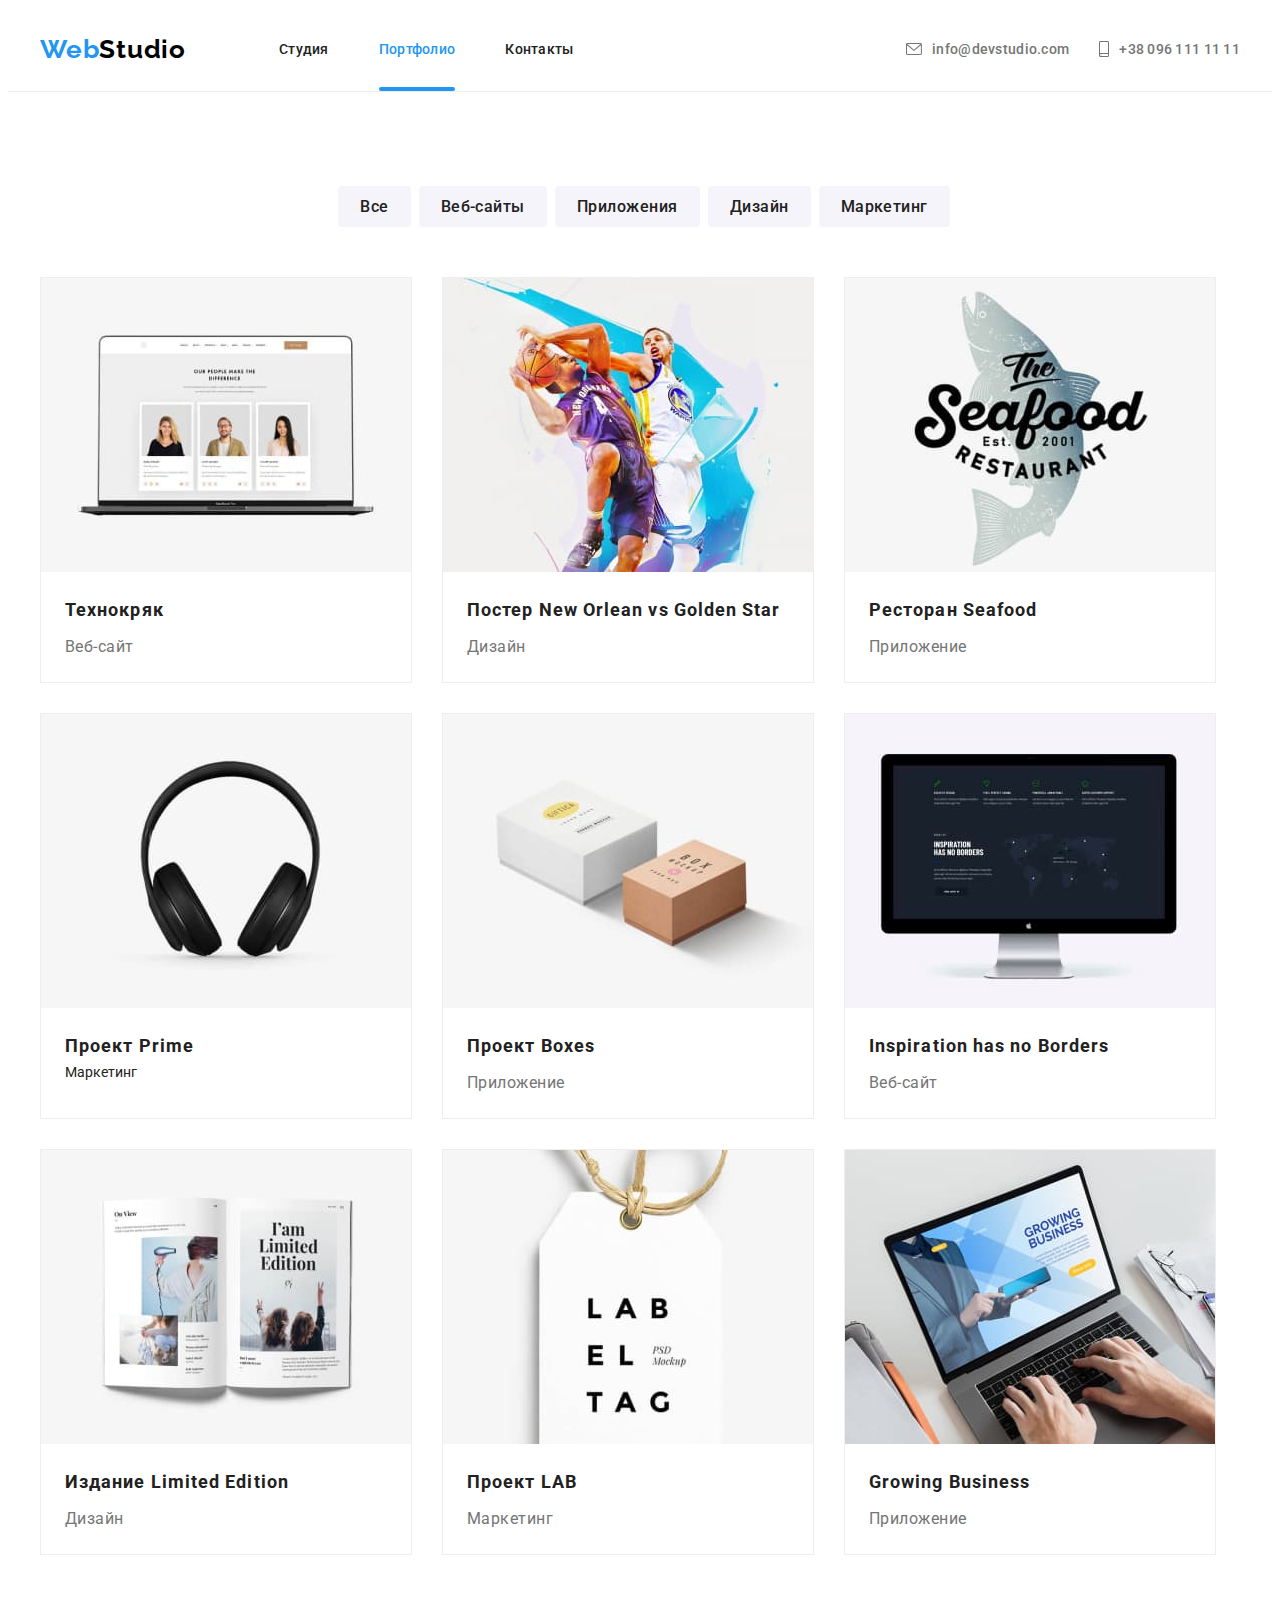
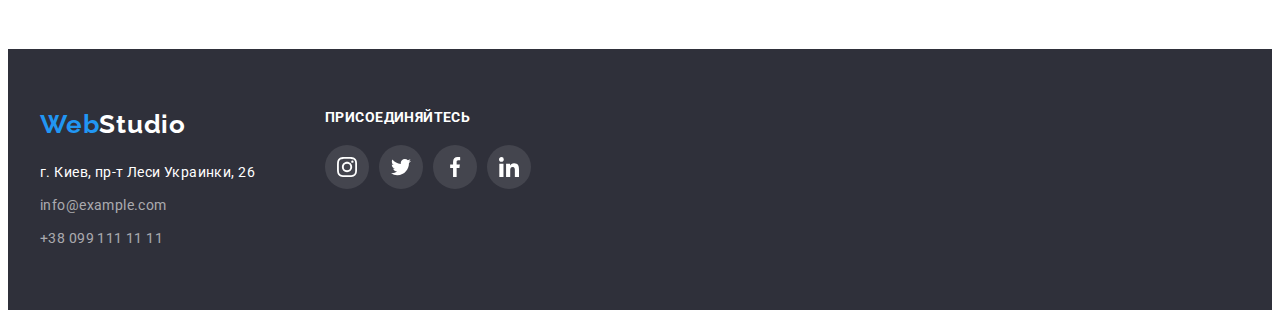
==== commit 4720509d: "Исправлено 28.07.2022 в 20.01" ====
--- a/portfolio.html
+++ b/portfolio.html
@@ -130,7 +130,7 @@
 
             <li class="examples-item">
               <a class="examples-img-link link" href="">
-                <div class="examples-item">
+                <div class="examples-picture">
                   <img
                     class="examples-img"
                     src="./images/2.jpg"
@@ -158,7 +158,7 @@
 
             <li class="examples-item">
               <a class="examples-img-link link" href="">
-                <div class="examples-item">
+                <div class="examples-picture">
                   <img
                     class="examples-img"
                     src="./images/3.jpg"
@@ -184,7 +184,7 @@
 
             <li class="examples-item">
               <a class="examples-img-link link" href="">
-                <div class="examples-item">
+                <div class="examples-picture">
                   <img
                     class="examples-img"
                     src="./images/4.jpg"
@@ -210,7 +210,7 @@
 
             <li class="examples-item">
               <a class="examples-img-link link" href="">
-                <div class="examples-item">
+                <div class="examples-picture">
                   <img
                     class="examples-img"
                     src="./images/5.jpg"
@@ -236,7 +236,7 @@
 
             <li class="examples-item">
               <a class="examples-img-link link" href="">
-                <div class="examples-item">
+                <div class="examples-picture">
                   <img
                     class="examples-img"
                     src="./images/6.jpg"
@@ -264,7 +264,7 @@
 
             <li class="examples-item">
               <a class="examples-img-link link" href="">
-                <div class="examples-item">
+                <div class="examples-picture">
                   <img
                     class="examples-img"
                     src="./images/7.jpg"
@@ -292,7 +292,7 @@
 
             <li class="examples-item">
               <a class="examples-img-link link" href="">
-                <div class="examples-item">
+                <div class="examples-picture">
                   <img
                     class="examples-img"
                     src="./images/8.jpg"
@@ -318,7 +318,7 @@
 
             <li class="examples-item">
               <a class="examples-img-link link" href="">
-                <div class="examples-item">
+                <div class="examples-picture">
                   <img
                     class="examples-img"
                     src="./images/9.jpg"
--- a/css/styles.css
+++ b/css/styles.css
@@ -91,23 +91,9 @@
 
 
 /* Header section */
-
-
-
 .header {
-    top: 0;
-    left: 0;
-    width: 100%;
-    background-color: var(--white-txt-cl);
     border-bottom: 1px solid var(--line-cl)
 }
-
-.header.no-transparency {
-    /* background-color: rgba(25, 28, 38, 0.5);
-    backdrop-filter: blur(4px); */
-    /* background-color: var(--white-txt-cl); */
-}
-
 
 .header-container {
     display: flex;
@@ -134,8 +120,6 @@
 
 .header-logo-cl {
     color: var(--txt-logo-cl);
-
-
 }
 
 .logo,
@@ -146,11 +130,6 @@
     line-height: calc(31 / 26);
     letter-spacing: 0.03em;
     color: var(--acceny-txt-cl);
-
-    transition-property: background-color;
-    transition-duration: 250ms;
-    transition-timing-function: cubic-bezier(0.4, 0, 0.2, 1);
-    transition-delay: 0s;
 }
 
 .header-nav,
@@ -162,7 +141,9 @@
     letter-spacing: 0.02em;
 }
 
-.header-link {
+.header-link,
+.header-phone,
+.header-mail {
     display: inline-block;
     padding-top: 32px;
     padding-bottom: 32px;
@@ -172,142 +153,109 @@
     letter-spacing: 0.02em;
     color: var(--main-txt-cl);
 
+    transition-property: background-color;
+    transition-duration: 250ms;
+    transition-timing-function: cubic-bezier(0.4, 0, 0.2, 1);
+    transition-delay: 0s;
+}
+
+.header-phone,
+.header-mail {
+    color: #757575;
+    padding-top: 32px;
+    padding-bottom: 32px;
+
+}
+
+.header-mail {
+    margin-right: 50px;
+}
+
+.header-mail:last-child {
+    margin-right: 0px;
+}
+
+.header-mail-link {
+    display: flex;
+    align-items: center;
+    justify-content: center;
+
+}
+
+.header-mail-container {
+    display: flex;
+}
+
+.mail-icon {
+    display: flex;
+    align-items: center;
+    justify-content: center;
+}
+
+.mail-txt {
+    display: flex;
+    margin-left: 10px;
+}
+
+.header-phone-icon {
+    display: flex;
+    align-items: center;
+    justify-content: center;
+}
+
+.header-phone-txt {
+    display: flex;
+    margin-left: 10px;
+}
+
+.header-phone-container {
+    display: flex;
+}
+
+
+.header-link:hover,
+.header-link:focus {
+    color: #2196F3;
+}
+
+.header-cont-list {
+    display: flex;
+    align-items: center;
+    justify-content: center;
+    gap: 30px;
+}
+
+.contact {
+    display: flex;
+    align-items: center;
+    justify-content: center;
+
+    color: #757575;
+
     transition-property: color;
     transition-duration: 250ms;
     transition-timing-function: cubic-bezier(0.4, 0, 0.2, 1);
     transition-delay: 0s;
-}
-
-/* .header-phone,
-.header-mail {
-    color: #757575;
-    padding-top: 32px;
-    padding-bottom: 32px;
-
-}
-
-.header-mail {
-    margin-right: 50px;
-}
-
-.header-mail:last-child {
-    margin-right: 0px;
-} */
-
-/* .header-mail-link {
-    display: flex;
-    align-items: center;
-    justify-content: center;
-
-} */
-
-/* .header-mail-container {
-    display: flex;
-} */
-
-/* .mail-icon {
-    display: flex;
-    align-items: center;
-    justify-content: center;
-} */
-
-/* .mail-txt {
-    display: flex;
-    margin-left: 10px;
-} */
-
-.header-phone-icon {
-    display: flex;
-    align-items: center;
-    justify-content: center;
-}
-
-
-
-/* .mail {
-    width: 1.3330078125em;
-} */
-
-.header-phone-txt {
-    display: flex;
-    margin-left: 10px;
-}
-
-.header-phone-container {
-    display: flex;
-}
-
-
-
-.header-cont-item {
-    display: flex;
-    align-items: center;
-
-
-}
-
-
-.header-link:hover,
-.header-link:focus,
-.header-phone:hover,
-.header-phone:focus,
-.header-mail:hover,
-.header-mail-container,
-.header-cont-item:hover .header-cont-item:focus {
-    color: #2196F3;
-}
-
-.header-cont-list {
-    display: flex;
-    align-items: center;
-    justify-content: center;
-    gap: 30px;
-}
-
-.contact {
-    display: flex;
-    align-items: center;
-    justify-content: center;
-
-    color: #757575;
-
-}
-
-.icon {
-    display: inline-block;
-    width: 1em;
-    height: 1em;
-    stroke-width: 0;
-    stroke: currentColor;
-    fill: currentColor;
-}
-
-.mail {
-    width: 1.3330078125em;
+
 }
 
 .header-mail-icon {
     margin-right: 10px;
     fill: currentColor;
-}
-
-
-/* .contact:hover,
+
+}
+
+.contact:hover,
 .contact:focus,
 .header-mail-icon:hover,
 .header-mail-icon:focus {
     color: var(--acceny-txt-cl);
-} */
-
-
-/* .header-mail-icon:hover,
+}
+
+.header-mail-icon:hover,
 .header-mail-icon:focus {
     fill: var(--acceny-txt-cl);
-} */
-
-
-
-
+}
 
 .header-link-current {
     position: relative;
@@ -328,14 +276,14 @@
     border-radius: 2px;
 }
 
+
 /* Hero section */
 
 .hero {
     max-width: 1600px;
     margin-left: auto;
     margin-right: auto;
-    background-image: url(../images/hero/background.jpg);
-
+    background-image: linear-gradient(to right, rgba(47, 48, 58, 0.4), rgba(47, 48, 58, 0.4)), url(../images/hero/background.jpg);
 
     background-repeat: no-repeat;
     background-position: center;
@@ -344,9 +292,7 @@
     padding-bottom: 200px;
 }
 
-.hero:nth-child(1) {
-    background-image: linear-gradient(rgba(47, 48, 58, 0.4));
-}
+
 
 .hero-container {
     left: 0px;
@@ -373,6 +319,7 @@
     letter-spacing: 0.06em;
     text-transform: uppercase;
     color: var(--white-txt-cl);
+    margin-bottom: 30px;
 
 }
 
@@ -389,6 +336,7 @@
     border-radius: 4px;
     border: none;
 
+
     display: block;
     margin: 0 auto;
 
@@ -444,7 +392,7 @@
 .container-clients {
     margin-top: 94px;
     margin-bottom: 94px;
-    filter: drop-shadow(0px 4px 4px rgba(0, 0, 0, 0.25));
+
 }
 
 
@@ -489,13 +437,22 @@
 .clients-link:focus {
     color: #2196F3;
     border-color: #2196F3;
-
-}
-
-
-.clients-icon {
-    fill: currentColor;
-}
+    fill: #2196F3;
+}
+
+
+
+
+/* .clients-icon {
+    fill: var(--contct-txt-cl);
+}
+
+.clients-icon:hover,
+.clients-icon:focus {
+    fill: #2196F3;
+    border-color: #2196F3;
+
+} */
 
 /* Удалить */
 
@@ -655,7 +612,7 @@
 .container-clients {
     margin-top: 94px;
     margin-bottom: 94px;
-    filter: drop-shadow(0px 4px 4px rgba(0, 0, 0, 0.25));
+    /* filter: drop-shadow(0px 4px 4px rgba(0, 0, 0, 0.25)); */
 }
 
 
@@ -687,11 +644,14 @@
     height: 92px;
     border: 1px solid #AFB1B8;
     border-radius: 4px;
-    color: #AFB1B8;
-    background-color: E5E5E5;
-
-
-
+    /* color: #AFB1B8; */
+    fill: currentColor;
+    /* background-color: #E5E5E5; */
+
+    transition-property: color;
+    transition-duration: 250ms;
+    transition-timing-function: cubic-bezier(0.4, 0, 0.2, 1);
+    transition-delay: 0s;
 }
 
 .clients-link:hover,
@@ -702,9 +662,9 @@
 }
 
 
-.clients-icon {
+/* .clients-icon {
     fill: currentColor;
-}
+} */
 
 
 /* Footer*/
@@ -893,14 +853,6 @@
     fill: currentColor;
 }
 
-/* .socials-link:hover {
-    background-color: #2196F3;
-
-}
-
-.socials-link:hover .socials-icon {
-    fill: #FFFFFF;
-} */
 
 /* Portfolio*/
 
@@ -931,7 +883,7 @@
     background: var(--ligh-bg-cl);
     border-radius: 4px;
 
-    transition-property: color, box-shadow;
+    transition-property: color, background-color, box-shadow;
     transition-duration: 250ms;
     transition-timing-function: cubic-bezier(0.4, 0, 0.2, 1);
     transition-delay: 0s;
@@ -970,6 +922,8 @@
 
 .examples-item {
     width: 370px;
+    height: 404;
+
     background: var(--cards-cl);
     border: 1px solid var(--card-bg);
 
@@ -986,6 +940,8 @@
 .examples-picture {
     position: relative;
     overflow: hidden;
+
+
 }
 
 .overlay {
@@ -1005,7 +961,7 @@
 
     display: flex;
     align-items: center;
-    justify-content: center;
+    /* justify-content: center; */
 
     background-color: var(--acceny-txt-cl);
 
@@ -1025,11 +981,13 @@
 
 
 .overlay-text {
-    font-size: 20px;
-    line-height: 1.5;
-    letter-spacing: 0.06em;
+    font-family: 'Roboto';
+    font-style: normal;
+    font-size: 18px;
+    line-height: calc(28 / 18);
+    letter-spacing: 0.03em;
     color: var(--white-txt-cl);
-    text-align: center;
+
 }
 
 .examples-box {
